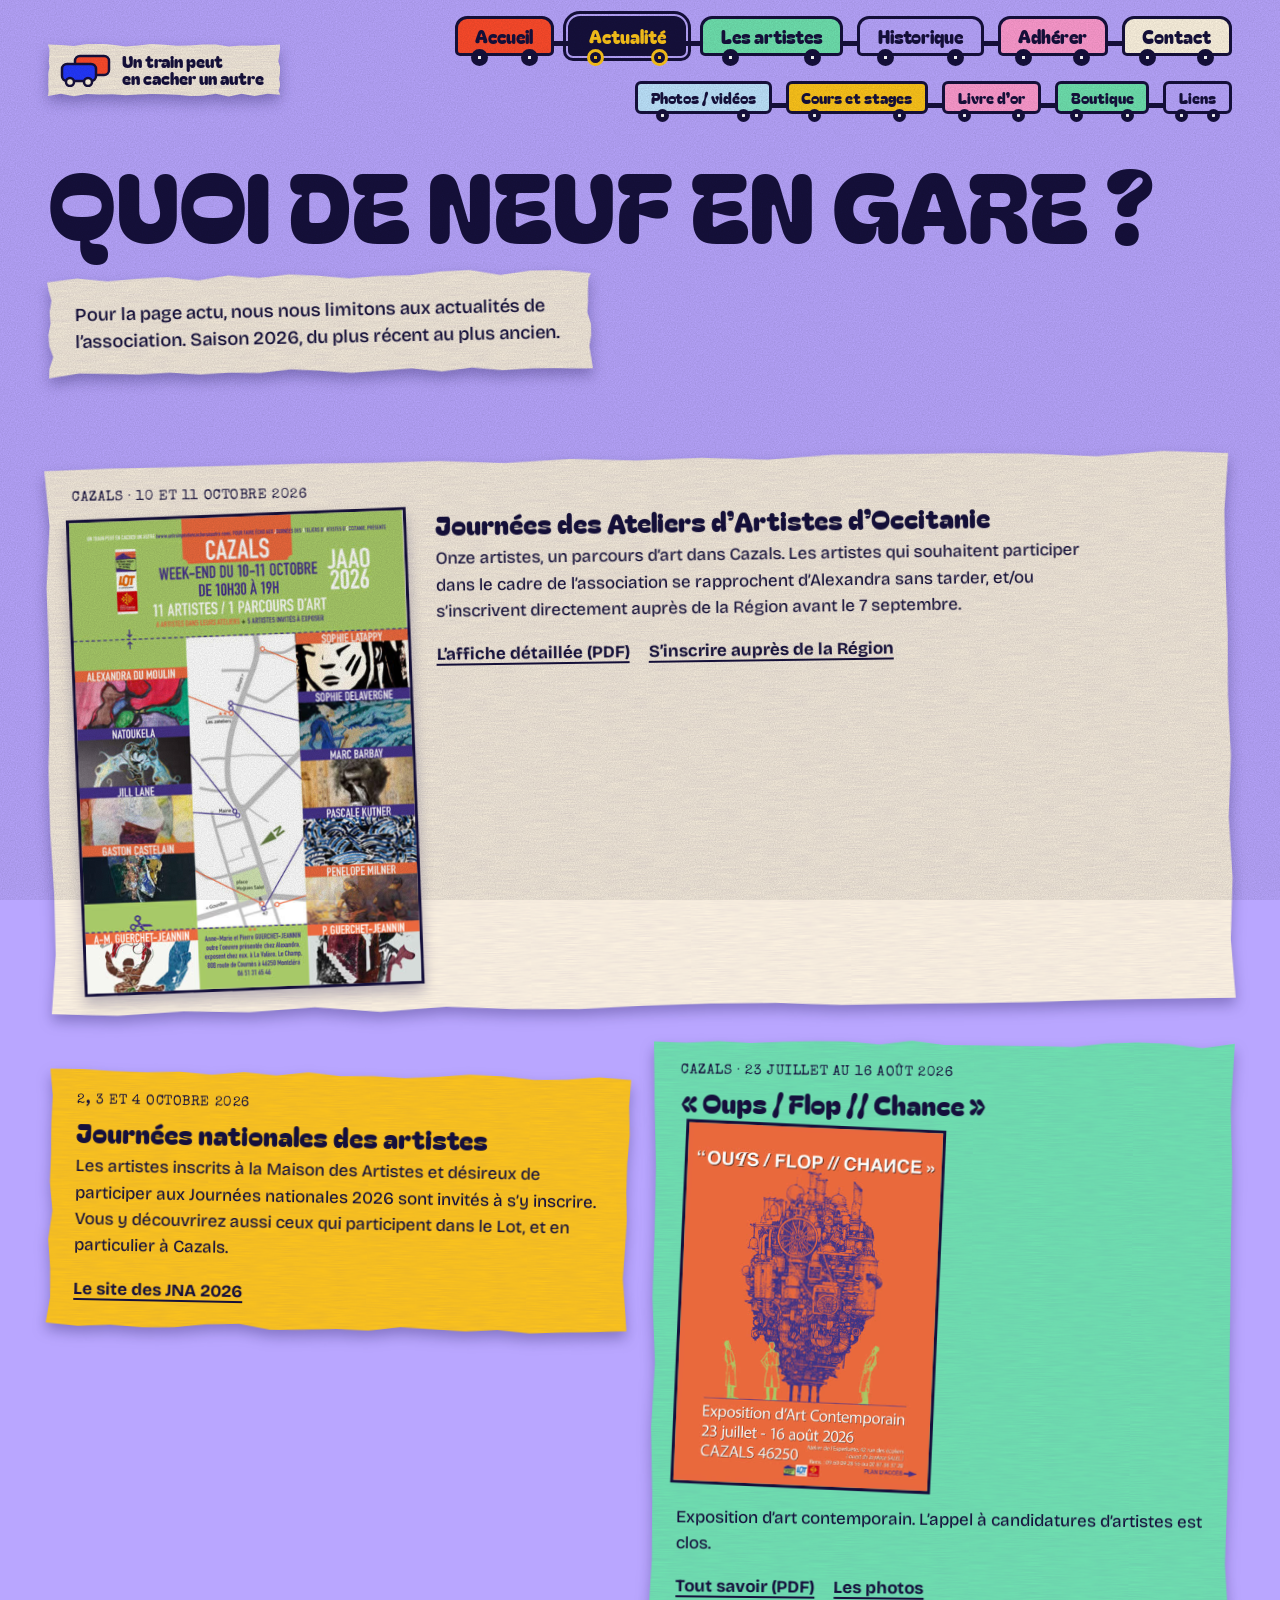
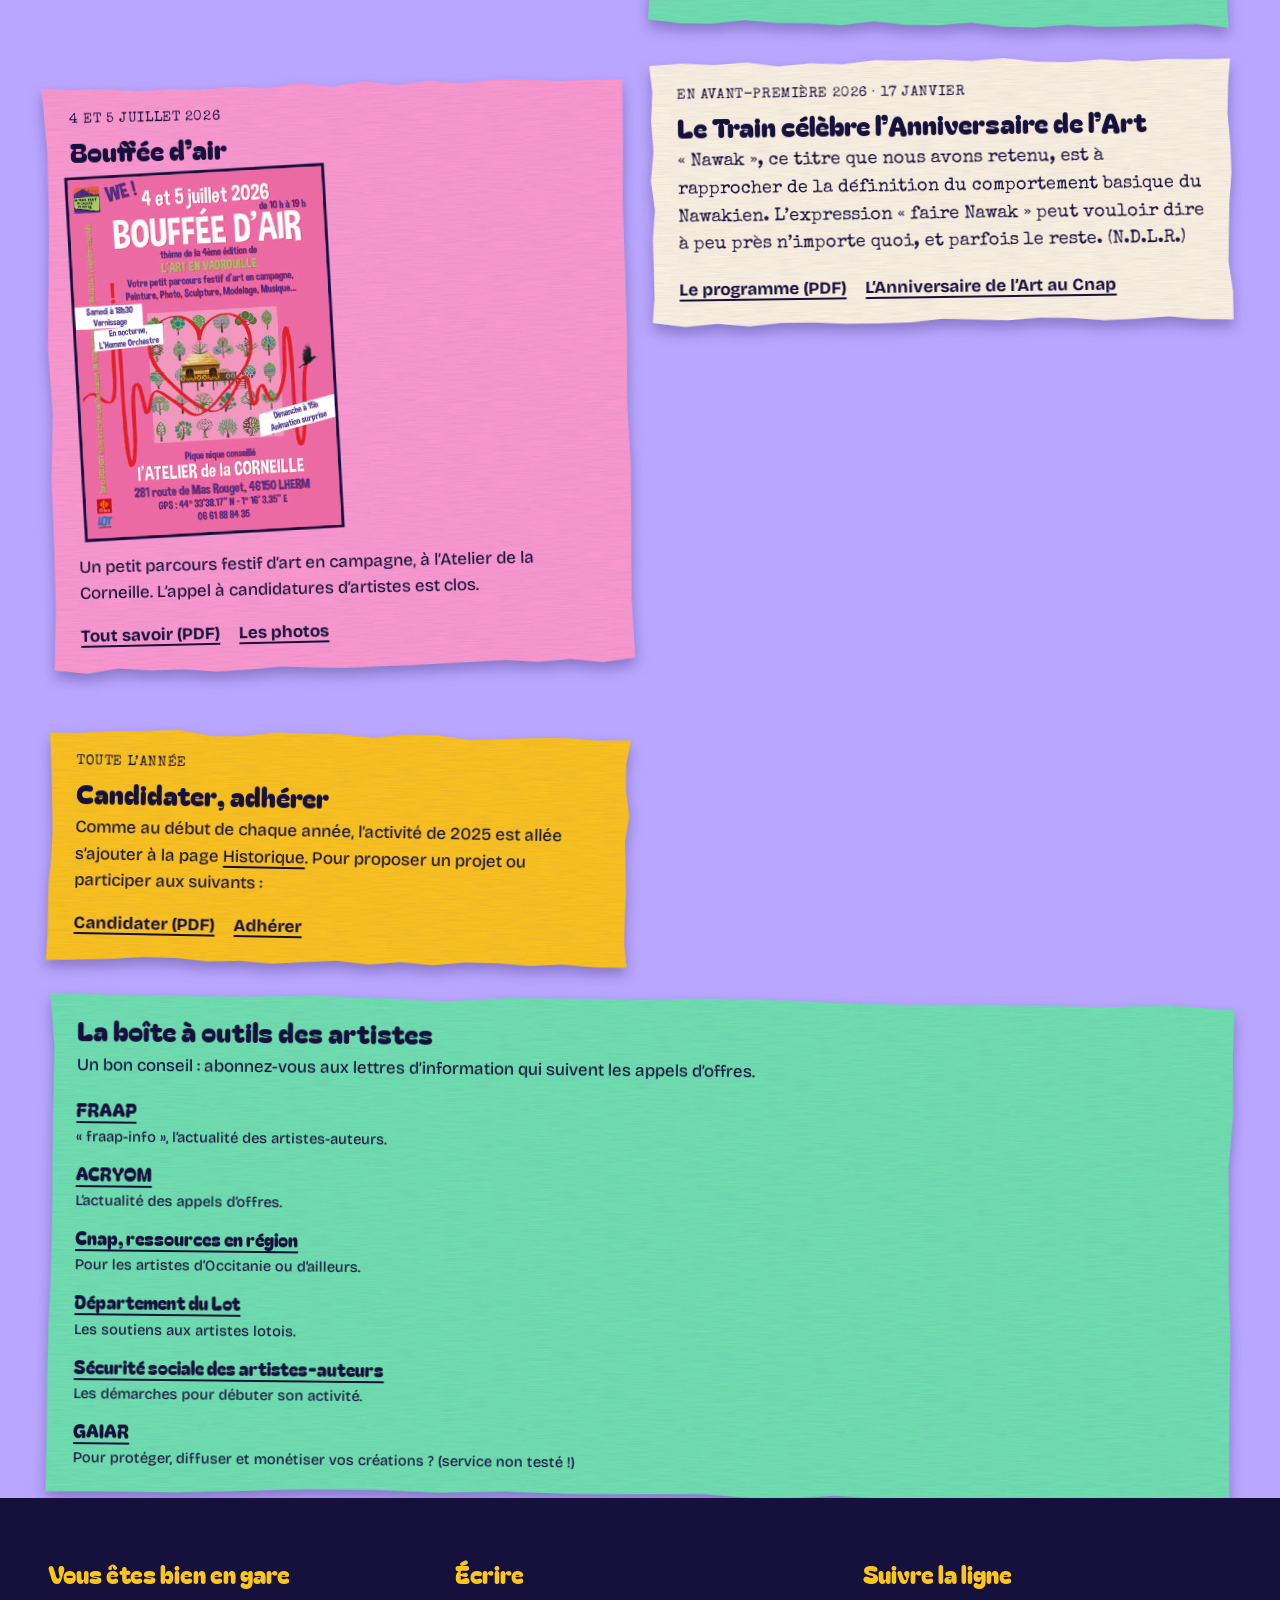
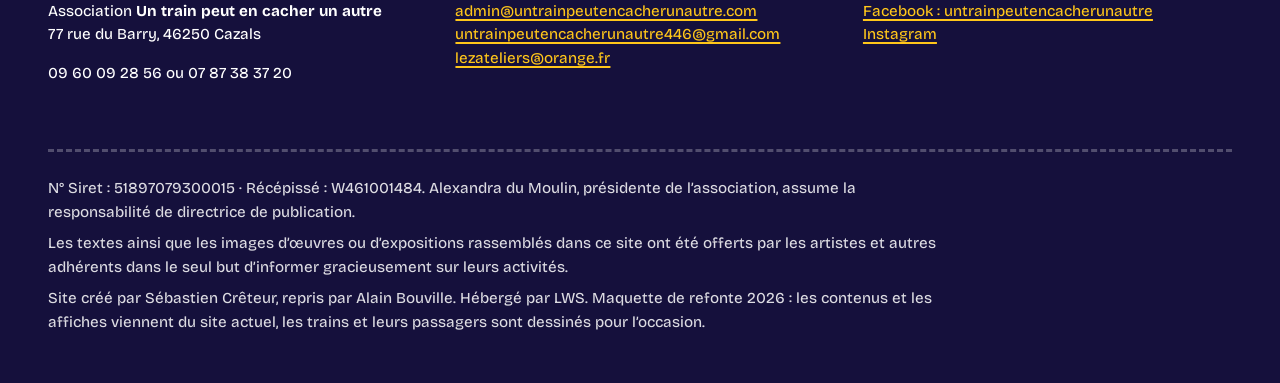
==== actualite.html @ 854ddbcd "Ajoute les rubriques manquantes : actualité, artistes, photos, cours, livre d'or, boutique, liens Na" ====
<!doctype html>
<html lang="fr">
<head>
<meta charset="utf-8">
<meta name="viewport" content="width=device-width, initial-scale=1">
<title>Actualité · Un train peut en cacher un autre</title>
<meta name="description" content="Expositions, appels à candidatures et journées d’ateliers de l’association Un train peut en cacher un autre.">
<meta name="theme-color" content="#2338ff">
<link rel="stylesheet" href="assets/style.css">
<script>document.documentElement.classList.add("js")</script>
</head>
<body data-page="actu">
<a class="skip" href="#main">Aller au contenu</a>
<header class="top wrap">
  <a class="brand scrap scrap--tight" href="index.html" aria-label="Un train peut en cacher un autre, accueil"><svg viewBox="0 0 52 34" aria-hidden="true" stroke="#15103c" stroke-width="2.5" stroke-linejoin="round"><rect x="16" y="3" width="34" height="19" rx="5" fill="#ff4b2b"/><rect x="3" y="11" width="34" height="17" rx="5" fill="#2338ff"/><circle cx="11" cy="29" r="4" fill="#fff6e2"/><circle cx="29" cy="29" r="4" fill="#fff6e2"/><circle cx="24" cy="12" r="0" /></svg><span>Un train peut<br>en cacher un autre</span></a>
  <button class="menu-toggle" type="button" aria-expanded="false" aria-controls="menu"><span data-label>Tous les wagons</span><small>11 rubriques</small></button>
  <nav class="nav-wrap" id="menu" aria-label="Navigation principale"><ul class="nav-train " aria-label="Rubriques principales"><li><a href="index.html">Accueil</a></li><li><a href="actualite.html" aria-current="page">Actualité</a></li><li><a href="artistes.html">Les artistes</a></li><li><a href="historique.html">Historique</a></li><li><a href="adherer.html">Adhérer</a></li><li><a href="contact.html">Contact</a></li></ul><ul class="nav-train nav-train--freight" aria-label="Autres rubriques"><li><a href="photos.html">Photos / vidéos</a></li><li><a href="cours.html">Cours et stages</a></li><li><a href="livredor.html">Livre d’or</a></li><li><a href="boutique.html">Boutique</a></li><li><a href="liens.html">Liens</a></li></ul></nav>
</header>
<main id="main">
<div class="wrap page-head">
  <h1>Quoi de neuf en gare ?</h1>
  <p class="scrap lede" style="--c:var(--bone)">Pour la page actu, nous nous limitons aux actualités de l’association. Saison 2026, du plus récent au plus ancien.</p>
</div>

<div class="wrap">
  <div class="news">
    <article class="scrap wide"><span class="when">Cazals · 10 et 11 octobre 2026</span><div class="poster"><img src="assets/img/jaao26-aff.jpg" alt="Affiche JAAO 2026 à Cazals : week-end du 10-11 octobre de 10 h 30 à 19 h, 11 artistes, 1 parcours d’art, avec un plan du village." width="630" height="890" loading="lazy">
      <div><h2 class="sub">Journées des Ateliers d’Artistes d’Occitanie</h2><p>Onze artistes, un parcours d’art dans Cazals. Les artistes qui souhaitent participer dans le cadre de l’association se rapprochent d’Alexandra sans tarder, et/ou s’inscrivent directement auprès de la Région avant le 7 septembre.</p>
      <p class="links-row"><a href="https://www.untrainpeutencacherunautre.com/images/JAAO26.pdf" target="_blank" rel="noopener">L’affiche détaillée (PDF)</a><a href="https://www.laregion.fr/-Journee-des-Ateliers-d-Artistes-d-Occitanie-" target="_blank" rel="noopener">S’inscrire auprès de la Région</a></p></div></div></article>
    <article class="scrap"><span class="when">2, 3 et 4 octobre 2026</span><h2 class="sub">Journées nationales des artistes</h2><p>Les artistes inscrits à la Maison des Artistes et désireux de participer aux Journées nationales 2026 sont invités à s’y inscrire. Vous y découvrirez aussi ceux qui participent dans le Lot, et en particulier à Cazals.</p><p class="links-row"><a href="https://lesjourneesnationalesdesartistes.fr/site/jna2026/" target="_blank" rel="noopener">Le site des JNA 2026</a></p></article>
    <article class="scrap"><span class="when">Cazals · 23 juillet au 16 août 2026</span><h2 class="sub">« Oups / Flop // Chance »</h2><img src="assets/img/oups-recto.jpg" alt="Affiche orange de l’exposition d’art contemporain Oups / Flop // Chance, 23 juillet - 16 août 2026, Cazals." width="630" height="890" loading="lazy" style="width:min(100%,260px);height:auto;border:3px solid var(--ink);margin:0.4rem 0 1rem;transform:rotate(2deg)"><p>Exposition d’art contemporain. L’appel à candidatures d’artistes est clos.</p><p class="links-row"><a href="https://www.untrainpeutencacherunautre.com/images/PJ-oups.pdf" target="_blank" rel="noopener">Tout savoir (PDF)</a><a href="https://photos.app.goo.gl/BbrTqDmV91ozp6cu8" target="_blank" rel="noopener">Les photos</a></p></article>
    <article class="scrap"><span class="when">4 et 5 juillet 2026</span><h2 class="sub">Bouffée d’air</h2><img src="assets/img/aff-bouffeedair-web.jpg" alt="Affiche rose Bouffée d’air, 4 et 5 juillet 2026, petit parcours festif d’art en campagne à l’Atelier de la Corneille." width="630" height="890" loading="lazy" style="width:min(100%,260px);height:auto;border:3px solid var(--ink);margin:0.4rem 0 1rem;transform:rotate(-2deg)"><p>Un petit parcours festif d’art en campagne, à l’Atelier de la Corneille. L’appel à candidatures d’artistes est clos.</p><p class="links-row"><a href="https://www.untrainpeutencacherunautre.com/images/appel%20bouffee%20dair%202026%20copie.pdf" target="_blank" rel="noopener">Tout savoir (PDF)</a><a href="https://photos.app.goo.gl/QUbnVwsZA2qrGqJn8" target="_blank" rel="noopener">Les photos</a></p></article>
    <article class="scrap"><span class="when">En avant-première 2026 · 17 janvier</span><h2 class="sub">Le Train célèbre l’Anniversaire de l’Art</h2><p class="quote">« Nawak », ce titre que nous avons retenu, est à rapprocher de la définition du comportement basique du Nawakien. L’expression « faire Nawak » peut vouloir dire à peu près n’importe quoi, et parfois le reste. (N.D.L.R.)</p><p class="links-row"><a href="https://www.untrainpeutencacherunautre.com/images/Le_Train_celebre_lart%2017jan26.pdf" target="_blank" rel="noopener">Le programme (PDF)</a><a href="https://www.cnap.fr/lanniversaire-de-lart" target="_blank" rel="noopener">L’Anniversaire de l’Art au Cnap</a></p></article>
    <article class="scrap"><span class="when">Toute l’année</span><h2 class="sub">Candidater, adhérer</h2><p>Comme au début de chaque année, l’activité de 2025 est allée s’ajouter à la page <a href="historique.html">Historique</a>. Pour proposer un projet ou participer aux suivants :</p><p class="links-row"><a href="https://www.untrainpeutencacherunautre.com/images/candidater.pdf" target="_blank" rel="noopener">Candidater (PDF)</a><a href="adherer.html">Adhérer</a></p></article>
    <article class="scrap wide"><h2 class="sub">La boîte à outils des artistes</h2><p>Un bon conseil : abonnez-vous aux lettres d’information qui suivent les appels d’offres.</p>
      <ul class="toolbox">
        <li><a href="http://www.fraap.org/" target="_blank" rel="noopener">FRAAP</a><small>« fraap-info », l’actualité des artistes-auteurs.</small></li>
        <li><a href="http://www.acryom.com" target="_blank" rel="noopener">ACRYOM</a><small>L’actualité des appels d’offres.</small></li>
        <li><a href="https://www.cnap.fr/ressource-professionnelle/ressources-en-region" target="_blank" rel="noopener">Cnap, ressources en région</a><small>Pour les artistes d’Occitanie ou d’ailleurs.</small></li>
        <li><a href="http://lot.fr/soutiens-aux-artistes-lotois" target="_blank" rel="noopener">Département du Lot</a><small>Les soutiens aux artistes lotois.</small></li>
        <li><a href="https://www.secu-artistes-auteurs.fr/" target="_blank" rel="noopener">Sécurité sociale des artistes-auteurs</a><small>Les démarches pour débuter son activité.</small></li>
        <li><a href="https://www.gaiar.com/" target="_blank" rel="noopener">GAIAR</a><small>Pour protéger, diffuser et monétiser vos créations ? (service non testé !)</small></li>
      </ul></article>
  </div>
</div>
</main>
<footer class="foot">
  <div class="wrap">
    <div class="cols">
      <div>
        <h2>Vous êtes bien en gare</h2>
        <p>Association <strong>Un train peut en cacher un autre</strong><br>77 rue du Barry, 46250 Cazals</p>
        <p>09 60 09 28 56 ou 07 87 38 37 20</p>
      </div>
      <div>
        <h2>Écrire</h2>
        <p><a href="mailto:admin@untrainpeutencacherunautre.com">admin@untrainpeutencacherunautre.com</a><br>
        <a href="mailto:untrainpeutencacherunautre446@gmail.com">untrainpeutencacherunautre446@gmail.com</a><br>
        <a href="mailto:lezateliers@orange.fr">lezateliers@orange.fr</a></p>
      </div>
      <div>
        <h2>Suivre la ligne</h2>
        <p><a href="http://www.facebook.com/Untrain46250" target="_blank" rel="noopener">Facebook : untrainpeutencacherunautre</a><br><a href="https://www.instagram.com/p/CZyYAz2MYJ1/" target="_blank" rel="noopener">Instagram</a></p>
      </div>
    </div>
    <div class="legal">
      <p>N° Siret : 51897079300015 · Récépissé : W461001484. Alexandra du Moulin, présidente de l’association, assume la responsabilité de directrice de publication.</p>
      <p>Les textes ainsi que les images d’œuvres ou d’expositions rassemblés dans ce site ont été offerts par les artistes et autres adhérents dans le seul but d’informer gracieusement sur leurs activités.</p>
      <p>Site créé par Sébastien Crêteur, repris par Alain Bouville. Hébergé par LWS. Maquette de refonte 2026 : les contenus et les affiches viennent du site actuel, les trains et leurs passagers sont dessinés pour l’occasion.</p>
    </div>
  </div>
</footer>
<script src="assets/app.js"></script>
</body>
</html>
---- assets/style.css ----
@import url("fonts.css");

/* ============ Tokens ============ */
:root {
  --ink: #15103c;
  --blue: #2338ff;
  --tomato: #ff4b2b;
  --mustard: #ffc61a;
  --mint: #6fe3b0;
  --pink: #ff9bd0;
  --lilac: #b9a6ff;
  --bone: #fff6e2;
  --sky: #bfe6ff;

  --f-display: "Bagel Fat One", "Arial Rounded MT Bold", sans-serif;
  --f-body: "Bricolage Grotesque", system-ui, sans-serif;
  --f-stamp: "Special Elite", "Courier New", monospace;

  --ease-out: cubic-bezier(0.16, 1, 0.3, 1);
  --gut: clamp(16px, 4vw, 48px);
  --shadow: drop-shadow(0 7px 7px rgb(12 6 70 / 0.3));

  --ground: var(--blue);
  --on-ground: #fff;
  --focus-ring: var(--mustard);
}

/* Chaque page a sa livrée */
body[data-page="home"]    { --ground: var(--blue);    --on-ground: #fff; }
body[data-page="histoire"]{ --ground: var(--tomato);  --on-ground: var(--ink); --focus-ring: #fff; }
body[data-page="adherer"] { --ground: var(--mustard); --on-ground: var(--ink); --focus-ring: #fff; }
body[data-page="contact"] { --ground: var(--pink);    --on-ground: var(--ink); --focus-ring: #fff; }

/* ============ Base ============ */
*, *::before, *::after { box-sizing: border-box; }
html { scrollbar-color: var(--ink) var(--ground); scroll-behavior: smooth; }
body {
  margin: 0;
  background: var(--ground);
  color: var(--on-ground);
  font: 450 1.0625rem/1.55 var(--f-body);
  font-optical-sizing: auto;
  overflow-x: clip;
  -webkit-font-smoothing: antialiased;
}
/* grain de papier sur toute la page */
body::before {
  content: "";
  position: fixed; inset: 0; z-index: 50; pointer-events: none;
  opacity: 0.16; mix-blend-mode: multiply;
  background-image: url("data:image/svg+xml,%3Csvg xmlns='http://www.w3.org/2000/svg' width='220' height='220'%3E%3Cfilter id='n'%3E%3CfeTurbulence type='fractalNoise' baseFrequency='.85' numOctaves='2' stitchTiles='stitch'/%3E%3CfeColorMatrix values='0 0 0 0 0  0 0 0 0 0  0 0 0 0 0  0 0 0 .9 0'/%3E%3C/filter%3E%3Crect width='100%25' height='100%25' filter='url(%23n)'/%3E%3C/svg%3E");
}
::selection { background: var(--ink); color: var(--mustard); }
img, svg { display: block; max-width: 100%; }
p { margin: 0 0 1em; max-width: 62ch; }
a { color: inherit; text-underline-offset: 0.22em; text-decoration-thickness: 2px; }
:focus-visible {
  outline: 3px solid var(--ink);
  outline-offset: 3px;
  box-shadow: 0 0 0 6px var(--focus-ring);
  border-radius: 6px;
}
h1, h2, h3 { margin: 0; font-family: var(--f-display); font-weight: 400; line-height: 1.02; text-wrap: balance; }
h2 { font-size: clamp(2rem, 4.8vw, 3.7rem); margin-bottom: 1.2rem; }
h3 { font-size: clamp(1.3rem, 2.2vw, 1.7rem); margin-bottom: 0.5rem; }
.wrap { width: min(1240px, 100% - 2 * var(--gut)); margin-inline: auto; }
.vh { position: absolute; width: 1px; height: 1px; overflow: hidden; clip-path: inset(50%); white-space: nowrap; }
.skip { position: absolute; left: 12px; top: -80px; z-index: 100; background: var(--mustard); color: var(--ink); padding: 0.6rem 1rem; font-weight: 700; }
.skip:focus { top: 12px; }
.stamp-font { font-family: var(--f-stamp); }

/* ============ Papier déchiré ============ */
.scrap {
  --paper: var(--c, var(--bone));
  position: relative; isolation: isolate;
  padding: 1.5rem 1.7rem;
  color: var(--ink);
  filter: var(--shadow);
  transform: rotate(var(--r, 0deg));
}
.scrap::before {
  content: ""; position: absolute; inset: 0; z-index: -1;
  background-color: var(--paper);
  background-image: url("data:image/svg+xml,%3Csvg xmlns='http://www.w3.org/2000/svg' width='160' height='160'%3E%3Cfilter id='f'%3E%3CfeTurbulence type='fractalNoise' baseFrequency='.04 .9' numOctaves='3'/%3E%3CfeColorMatrix values='0 0 0 0 .1  0 0 0 0 .05  0 0 0 0 .3  0 0 0 .13 0'/%3E%3C/filter%3E%3Crect width='100%25' height='100%25' filter='url(%23f)'/%3E%3C/svg%3E");
  clip-path: var(--torn, none);
}
.scrap > :last-child { margin-bottom: 0; }
.scrap--tight { padding: 0.9rem 1.2rem; }
.c-tomato { --c: var(--tomato); } .c-mustard { --c: var(--mustard); } .c-mint { --c: var(--mint); }
.c-pink { --c: var(--pink); } .c-lilac { --c: var(--lilac); } .c-bone { --c: var(--bone); }
.c-blue { --c: var(--blue); color: #fff; } .c-ink { --c: var(--ink); color: #fff; }

/* bande de couleur pleine largeur, bord supérieur déchiré */
.band { position: relative; background: var(--band, var(--ink)); color: var(--ink); padding-block: clamp(4rem, 9vw, 8rem); }
.band.torn-top::before {
  content: ""; position: absolute; left: 0; right: 0; top: -39px; height: 40px;
  background: inherit; clip-path: var(--torn-strip, none);
}
.band--tomato { --band: var(--tomato); } .band--mustard { --band: var(--mustard); }
.band--mint { --band: var(--mint); } .band--pink { --band: var(--pink); } .band--ink { --band: var(--ink); color: #fff; }

section { padding-block: clamp(3.5rem, 8vw, 7rem); }
.band, .hero { padding-block: clamp(4rem, 9vw, 8rem); }

/* ============ En-tête : un train de liens ============ */
.top { display: flex; flex-wrap: wrap; align-items: center; justify-content: space-between; gap: 1.2rem 2rem; padding-block: 1rem; }
.brand { display: flex; align-items: center; gap: 0.7rem; text-decoration: none; font: 400 1.05rem/1.05 var(--f-display); padding: 0.55rem 1rem 0.55rem 0.7rem; --c: var(--bone); }
.brand svg { width: 52px; height: 34px; flex: none; }
.nav-train { display: flex; flex-wrap: wrap; gap: 16px 14px; list-style: none; margin: 0; padding: 0; }
.nav-train li { position: relative; }
.nav-train li:not(:last-child)::after { content: ""; position: absolute; right: -14px; top: 50%; width: 14px; height: 5px; background: var(--ink); }
.nav-train a {
  --c: var(--tomato);
  position: relative; display: block; margin-bottom: 10px;
  padding: 0.55rem 1.1rem 0.5rem;
  background: var(--c); color: var(--ink);
  border: 3px solid var(--ink); border-radius: 12px 12px 5px 5px;
  font: 400 1.1rem/1 var(--f-display); text-decoration: none;
  transition: transform 0.5s var(--ease-out);
}
.nav-train li:nth-child(2) a { --c: var(--mustard); }
.nav-train li:nth-child(3) a { --c: var(--mint); }
.nav-train li:nth-child(4) a { --c: var(--lilac); }
.nav-train a::before, .nav-train a::after {
  content: ""; position: absolute; bottom: -13px; width: 17px; height: 17px; border-radius: 50%;
  background: radial-gradient(circle, #fff 0 22%, var(--ink) 24%); border: 3px solid var(--ink);
}
.nav-train a::before { left: 14%; } .nav-train a::after { right: 14%; }
.nav-train a:hover { transform: translateY(-4px) rotate(-2deg); }
.nav-train a:hover::before, .nav-train a:hover::after { animation: spin 0.5s linear 2; }
.nav-train a[aria-current="page"] { background: var(--ink); color: var(--c); }
.nav-train a[aria-current="page"]::before, .nav-train a[aria-current="page"]::after { background: radial-gradient(circle, var(--c) 0 22%, var(--ink) 24%); border-color: var(--c); }
.nav-train a[aria-current="page"] { outline: 3px solid var(--ink); outline-offset: 2px; }

/* ============ Titre mots-rançon ============ */
.ransom { display: flex; flex-wrap: wrap; gap: 0.08em 0.16em; font-size: clamp(2.3rem, 6.2vw, 5.4rem); line-height: 1; text-transform: uppercase; margin: 0 0 1.2rem; }
.ransom .scrap { padding: 0.1em 0.22em 0.04em; display: inline-block; }
.ransom .w1 { --c: var(--tomato); --r: -2.5deg; }
.ransom .w2 { --c: var(--mustard); --r: 1.6deg; }
.ransom .w3 { --c: var(--bone); --r: -1deg; font-family: var(--f-stamp); font-size: 0.78em; align-self: flex-end; }
.ransom .w4 { --c: var(--mint); --r: 2.8deg; font-family: var(--f-body); font-weight: 800; font-size: 0.8em; align-self: center; }
.ransom .w5 { --c: var(--pink); --r: -1.8deg; }
.ransom .w6 { --c: var(--bone); --r: 2deg; font-family: var(--f-stamp); font-size: 0.78em; align-self: flex-end; }
.ransom .w7 { --c: var(--lilac); --r: -3deg; }

/* ============ Tickets (boutons-billets) ============ */
.tickets { display: flex; flex-wrap: wrap; gap: 1rem 1.2rem; filter: var(--shadow); }
.ticket {
  display: inline-flex; flex-direction: column; justify-content: center; gap: 0.15rem; min-height: 4.4rem;
  padding: 0.7rem 1.8rem; background: var(--mustard); color: var(--ink); text-decoration: none;
  -webkit-mask: radial-gradient(circle 11px at 0 50%, #0000 96%, #000) left / 51% 100% no-repeat, radial-gradient(circle 11px at 100% 50%, #0000 96%, #000) right / 51% 100% no-repeat;
  mask: radial-gradient(circle 11px at 0 50%, #0000 96%, #000) left / 51% 100% no-repeat, radial-gradient(circle 11px at 100% 50%, #0000 96%, #000) right / 51% 100% no-repeat;
  transition: transform 0.45s var(--ease-out);
}
.ticket small { font: 400 0.8rem/1.1 var(--f-stamp); letter-spacing: 0.04em; text-transform: uppercase; }
.ticket strong { font: 400 1.5rem/1 var(--f-display); }
.ticket--hot { background: var(--tomato); }
.ticket--ink { background: var(--ink); color: #fff; }
.ticket:hover { transform: translateY(-4px) rotate(-1.5deg); }
.ticket:active { transform: translateY(1px) scale(0.98); transition-duration: 0.1s; }
.ticket[aria-disabled="true"] { background: repeating-linear-gradient(135deg, var(--bone) 0 10px, #e9dcc0 10px 20px); cursor: not-allowed; opacity: 0.85; }

/* ============ Hero ============ */
.hero { padding-block: 0 0; min-height: min(100svh, 980px); display: flex; flex-direction: column; overflow-x: clip; }
.hero__body { flex: none; }
.hero__row { display: flex; flex-wrap: wrap; align-items: flex-start; gap: 1.6rem 2.4rem; margin-bottom: 1.5rem; }
.lede { max-width: 34rem; --c: var(--bone); --r: -1.2deg; font-size: 1.15rem; line-height: 1.45; font-weight: 520; }
.lede strong { font-family: var(--f-display); font-weight: 400; }

.rails { position: relative; flex: 1; min-height: 300px; margin-top: -1.5rem; }
.rails::after { /* deux voies */
  content: ""; position: absolute; left: 0; right: 0; bottom: 8px; height: 10px;
  background: repeating-linear-gradient(90deg, var(--ink) 0 8px, transparent 8px 40px);
  border-top: 4px solid var(--ink); opacity: 0.95;
}
.track { position: absolute; display: flex; align-items: flex-end; gap: 12px; }
.track--front { bottom: 14px; right: 4vw; z-index: 2; }
.track--back { bottom: 88px; right: calc(4vw + 232px); z-index: 1; }
.track--front { animation: arrive 2s var(--ease-out) backwards 0.25s; transition: transform 1.3s var(--ease-out); }
.track--back { transition: transform 1.3s var(--ease-out) 0.15s; }
.rails[data-lifted="true"] .track--front { transform: translateX(calc(100% + 8vw)); }
.rails[data-lifted="true"] .track--back { transform: translateX(22vw) translateY(24px) scale(1.04); transform-origin: bottom right; }
@keyframes arrive { from { transform: translateX(-105vw); } }

.lift {
  position: absolute; left: 0; top: -0.4rem; z-index: 5; cursor: pointer;
  border: 0; font: 400 1.25rem/1.05 var(--f-display); color: var(--ink);
  padding: 1rem 1.5rem; --c: var(--pink); --r: 2deg; background: none; filter: var(--shadow);
  transition: transform 0.45s var(--ease-out);
}
.lift::before { content: ""; position: absolute; inset: 0; z-index: -1; background: var(--pink); clip-path: var(--torn, none); }
.lift:hover { transform: rotate(-2deg) translateY(-3px); }
.lift:active { transform: scale(0.97); transition-duration: 0.1s; }
.lift small { display: block; font: 400 0.8rem/1.2 var(--f-stamp); margin-top: 0.3rem; }

/* wagons */
.wagon { position: relative; width: 210px; height: 142px; flex: none; }
.wagon__body {
  position: absolute; inset: 0 0 22px; background: var(--c); border: 4px solid var(--ink); border-radius: 18px 18px 8px 8px;
  display: flex; flex-direction: column; justify-content: flex-end; align-items: center; padding-bottom: 9px;
}
.wagon__body::before { content: ""; position: absolute; left: -4px; right: -4px; top: -4px; height: 12px; background: var(--ink); border-radius: 14px 14px 0 0; }
.wagon__win {
  position: absolute; top: 20px; width: 70px; height: 58px; background: var(--sky); border: 4px solid var(--ink); border-radius: 12px; overflow: hidden;
}
.wagon__win:nth-of-type(1) { left: 20px; } .wagon__win:nth-of-type(2) { right: 20px; }
.wagon__win svg { width: 100%; height: 100%; }
.wagon__label { font: 400 1.05rem/1 var(--f-display); color: var(--ink); text-align: center; }
.wagon::after { content: ""; position: absolute; right: -14px; top: 62px; width: 14px; height: 6px; background: var(--ink); }
.wheel { position: absolute; bottom: 0; width: 38px; height: 38px; border-radius: 50%; border: 4px solid var(--ink); background: radial-gradient(circle, var(--ink) 0 16%, transparent 18%), conic-gradient(var(--bone) 0 12%, var(--ink) 0 24%, var(--bone) 0 37%, var(--ink) 0 50%, var(--bone) 0 62%, var(--ink) 0 75%, var(--bone) 0 87%, var(--ink) 0); }
.wheel:nth-of-type(1) { left: 24px; } .wheel:nth-of-type(2) { right: 24px; }
.rolling .wheel, .rolling .loco .spin { animation: spin 0.45s linear infinite; }
@keyframes spin { to { transform: rotate(360deg); } }

.loco { position: relative; width: 300px; height: 176px; flex: none; margin-left: 2px; }
.loco svg { width: 100%; height: 100%; overflow: visible; }
.loco .spin { transform-box: fill-box; transform-origin: center; }
.puff { position: absolute; left: 207px; top: 4px; width: 22px; height: 22px; border-radius: 50%; background: #fff; border: 3px solid var(--ink); opacity: 0; animation: puff 3.2s ease-out infinite; }
.puff:nth-of-type(2) { animation-delay: 1.05s; } .puff:nth-of-type(3) { animation-delay: 2.1s; }
@keyframes puff { 0% { opacity: 0; transform: translate(0, 0) scale(0.4); } 15% { opacity: 1; } 100% { opacity: 0; transform: translate(-46px, -110px) scale(2.2); } }
.track--back .wagon__label { font-size: 1.15rem; }

/* ============ Annonce en gare ============ */
.annonce { padding-block: 2.5rem 0; }
.annonce .scrap { max-width: 44rem; margin-inline: auto; text-align: center; --c: var(--mustard); --r: -0.8deg; font-family: var(--f-stamp); font-size: 1.1rem; line-height: 1.5; }
.annonce .scrap b { font-family: var(--f-display); font-weight: 400; display: block; font-size: 1.5rem; margin-bottom: 0.3rem; }

/* ============ Collage « l'asso » ============ */
.collage { display: grid; grid-template-columns: repeat(12, 1fr); gap: 1.6rem 1.4rem; align-items: start; }
.collage .scrap { font-size: 1.08rem; }
.collage .a { grid-column: 1 / span 7; --c: var(--bone); --r: -0.9deg; font-size: 1.25rem; line-height: 1.45; }
.collage .b { grid-column: 8 / span 5; --c: var(--tomato); --r: 1.8deg; margin-top: 2.5rem; }
.collage .c { grid-column: 2 / span 5; --c: var(--mint); --r: 1.2deg; }
.collage .d { grid-column: 7 / span 6; --c: var(--mustard); --r: -1.6deg; margin-top: 2rem; }
.collage .e { grid-column: 3 / span 8; --c: var(--pink); --r: 0.8deg; }
.collage .note { font: 400 0.85rem/1.4 var(--f-stamp); margin-top: 0.9rem; }
.big { font: 400 clamp(1.9rem, 3.6vw, 2.8rem)/1 var(--f-display); display: block; margin-bottom: 0.4rem; }
.pax { position: absolute; width: 74px; height: 74px; right: -14px; top: -26px; background: var(--sky); border: 4px solid var(--ink); border-radius: 50%; overflow: hidden; transform: rotate(8deg); }
.pax svg { width: 100%; height: 100%; }

/* ============ Billets d'expo ============ */
.stubs { display: flex; flex-wrap: wrap; gap: 1.6rem 1.4rem; margin-top: 2rem; filter: var(--shadow); }
.stub {
  --stub: 5.2rem; flex: 1 1 290px; max-width: 420px; display: grid; grid-template-columns: var(--stub) 1fr;
  background: var(--c, var(--bone)); color: var(--ink); text-decoration: none; min-height: 9.5rem;
  -webkit-mask: radial-gradient(circle 11px at var(--stub) 0, #0000 96%, #000), radial-gradient(circle 11px at var(--stub) 100%, #0000 96%, #000);
  -webkit-mask-composite: source-in;
  mask: radial-gradient(circle 11px at var(--stub) 0, #0000 96%, #000), radial-gradient(circle 11px at var(--stub) 100%, #0000 96%, #000);
  mask-composite: intersect;
  transition: transform 0.5s var(--ease-out);
}
.stub:nth-child(1) { --c: var(--mustard); transform: rotate(-1.4deg); }
.stub:nth-child(2) { --c: var(--mint); transform: rotate(1deg) translateY(10px); }
.stub:nth-child(3) { --c: var(--pink); transform: rotate(-0.6deg); }
.stub:nth-child(4) { --c: var(--lilac); transform: rotate(1.6deg) translateY(8px); }
.stub:nth-child(5) { --c: var(--bone); transform: rotate(-1deg); flex-basis: 440px; max-width: 560px; }
.stub:hover { transform: translateY(-6px) rotate(0deg); }
.stub__y { display: grid; place-items: center; writing-mode: vertical-rl; transform: rotate(180deg); font: 400 2.4rem/1 var(--f-display); border-right: 3px dashed var(--ink); padding: 0.5rem; }
.stub__t { padding: 1.2rem 1.4rem 1.2rem 1.3rem; }
.stub__t small { font: 400 0.82rem/1.3 var(--f-stamp); text-transform: uppercase; letter-spacing: 0.04em; display: block; margin-bottom: 0.3rem; }
.stub__t p { font-size: 0.98rem; line-height: 1.4; margin: 0.4rem 0 0; }
.more { margin-top: 2.6rem; }

/* ============ Monter à bord ============ */
.board { display: grid; grid-template-columns: repeat(12, 1fr); gap: 1.6rem 1.4rem; align-items: start; margin-top: 2rem; }
.board .scrap { font-size: 1.05rem; }
.board .p1 { grid-column: 1 / span 5; --c: var(--bone); --r: -1.4deg; }
.board .p2 { grid-column: 6 / span 4; --c: var(--tomato); --r: 1.4deg; margin-top: 2.4rem; }
.board .p3 { grid-column: 10 / span 3; --c: var(--mint); --r: -2deg; }
.board .p4 { grid-column: 3 / span 6; --c: var(--ink); color: #fff; --r: 0.8deg; }
.board a.more-link { font-family: var(--f-display); font-size: 1.1rem; text-decoration-thickness: 3px; display: inline-block; margin-top: 0.4rem; }
.rubber {
  display: inline-block; font: 400 1.05rem/1.25 var(--f-stamp); text-transform: uppercase; color: #b81d08; background: var(--bone);
  border: 4px double #b81d08; border-radius: 10px; padding: 0.5rem 0.9rem; transform: rotate(-4deg); margin-bottom: 1rem;
}
.rubber b { font-family: var(--f-display); font-weight: 400; font-size: 1.9rem; display: block; line-height: 1; }

/* ============ Wagons pas encore attelés ============ */
.unhooked { display: flex; flex-wrap: wrap; gap: 0.9rem 1rem; list-style: none; padding: 0; margin: 1.6rem 0 0; }
.unhooked li { padding: 0.6rem 1rem; border: 3px dashed currentColor; border-radius: 10px; font: 400 1.1rem/1 var(--f-display); }
.unhooked li small { display: block; font: 400 0.72rem/1.2 var(--f-stamp); margin-top: 0.3rem; }

/* ============ Pied de page ============ */
.foot { background: var(--ink); color: #fff; padding-block: 4rem 3rem; position: relative; }
.foot a { color: var(--mustard); }
.foot .cols { display: grid; grid-template-columns: repeat(auto-fit, minmax(240px, 1fr)); gap: 2.4rem; }
.foot h2 { font-size: 1.5rem; margin-bottom: 0.8rem; color: var(--mustard); }
.foot p { font-size: 0.95rem; max-width: 40ch; }
.foot .legal { margin-top: 3rem; padding-top: 1.6rem; border-top: 3px dashed rgb(255 255 255 / 0.3); font-size: 0.85rem; opacity: 0.85; display: grid; gap: 0.5rem; }
.foot .legal p { max-width: 90ch; margin: 0; }

/* ============ Page Historique ============ */
.page-head { padding-block: 1rem clamp(2rem, 5vw, 4rem); }
.page-head h1 { font-size: clamp(2.4rem, 7.5vw, 6rem); text-transform: uppercase; line-height: 0.98; margin-bottom: 1.4rem; }
.page-head .lede { margin-top: 1rem; }
.line { position: relative; display: grid; grid-template-columns: 64px 1fr; gap: 0 clamp(1rem, 3vw, 2.6rem); }
.line__rail { position: relative; }
.line__rail::before { /* la voie */
  content: ""; position: absolute; left: 50%; top: 0; bottom: 0; width: 20px; transform: translateX(-50%);
  background: repeating-linear-gradient(180deg, var(--ink) 0 6px, transparent 6px 22px); border-inline: 4px solid var(--ink);
}
.rider { position: sticky; top: 42vh; width: 64px; height: 100px; z-index: 3; }
.rider svg { width: 100%; height: 100%; overflow: visible; }
.stops { display: grid; gap: clamp(1.6rem, 4vw, 3rem); list-style: none; margin: 0; padding: 0 0 2rem; }
.stop { position: relative; max-width: 760px; }
.stop:nth-child(even) { margin-left: clamp(0px, 8vw, 120px); }
.stop .scrap { --c: var(--bone); }
.stop:nth-child(3n+1) .scrap { --c: var(--mustard); --r: -0.8deg; }
.stop:nth-child(3n+2) .scrap { --c: var(--mint); --r: 0.9deg; }
.stop:nth-child(3n) .scrap { --c: var(--bone); --r: -0.4deg; }
.stop__sign {
  position: absolute; left: calc(-1 * (64px + clamp(1rem, 3vw, 2.6rem)) - clamp(0px, 8vw, 120px) * 0 ); top: 1rem; z-index: 4;
}
.stop .y { display: inline-block; font: 400 1.5rem/1 var(--f-display); background: var(--ink); color: #fff; padding: 0.35rem 0.8rem; border-radius: 8px; margin-bottom: 0.7rem; transform: rotate(-2deg); }
.stop h3 { font-size: clamp(1.5rem, 3vw, 2.2rem); }
.stop p { font-size: 1.02rem; }
.stop .where { font: 400 0.9rem/1.4 var(--f-stamp); }
.seasons { display: flex; flex-wrap: wrap; gap: 1rem; margin: 1.8rem 0 0; padding: 0; list-style: none; }
.seasons li { padding: 0.9rem 1.2rem; font: 400 1.1rem/1.1 var(--f-stamp); background: repeating-linear-gradient(135deg, var(--bone) 0 12px, #efe2c3 12px 24px); color: var(--ink); border: 3px solid var(--ink); border-radius: 8px; transform: rotate(var(--r, 0deg)); }
.seasons li:nth-child(odd) { --r: -1.5deg; } .seasons li:nth-child(even) { --r: 1.2deg; }
.seasons li small { display: block; font-size: 0.72rem; margin-top: 0.3rem; opacity: 0.8; }

/* ============ Page Adhérer ============ */
.ways { display: grid; grid-template-columns: repeat(12, 1fr); gap: 1.8rem 1.4rem; align-items: start; }
.ways .w-a { grid-column: 1 / span 6; --c: var(--bone); --r: -0.8deg; }
.ways .w-b { grid-column: 8 / span 5; --c: var(--tomato); --r: 1.6deg; margin-top: 2rem; }
.ways .w-c { grid-column: 2 / span 5; --c: var(--mint); --r: 1.2deg; }
.ways .w-d { grid-column: 8 / span 5; --c: var(--pink); --r: -1.5deg; }
.form-ticket { margin-top: 2rem; display: grid; grid-template-columns: repeat(12, 1fr); gap: 1.6rem; }
.form-ticket .scrap { grid-column: 2 / span 7; --c: var(--bone); --r: -0.6deg; }
.form-ticket aside { grid-column: 9 / span 4; align-self: center; }
.field { display: grid; gap: 0.35rem; margin-bottom: 1.1rem; }
.field label, .field legend { font: 400 0.95rem/1.2 var(--f-stamp); text-transform: uppercase; letter-spacing: 0.03em; padding: 0; }
.field input[type="text"], .field input[type="email"], .field select {
  font: 500 1.05rem/1.2 var(--f-body); color: var(--ink); padding: 0.8rem 0.9rem; background: #fff;
  border: 3px solid var(--ink); border-radius: 8px; width: 100%; caret-color: var(--tomato);
}
.field input::placeholder { color: #5a5480; }
.field input[aria-invalid="true"] { border-color: var(--tomato); background: #fff0ec; }
.field .err { color: #b3200a; font-weight: 700; font-size: 0.92rem; min-height: 1.2em; }
.field fieldset { border: 0; margin: 0; padding: 0; display: flex; flex-wrap: wrap; gap: 0.6rem; }
.field fieldset legend { margin-bottom: 0.5rem; }
.pick { position: relative; }
.pick input { position: absolute; opacity: 0; inset: 0; }
.pick span { display: block; padding: 0.6rem 1rem; border: 3px solid var(--ink); border-radius: 999px; font-weight: 700; cursor: pointer; background: #fff; transition: transform 0.35s var(--ease-out), background 0.2s; }
.pick input:checked + span { background: var(--ink); color: var(--mustard); transform: rotate(-2deg); }
.pick input:focus-visible + span { outline: 3px solid var(--ink); outline-offset: 3px; box-shadow: 0 0 0 6px var(--focus-ring); }
.pick span:hover { transform: translateY(-2px); }
.sent { display: none; font: 400 1.05rem/1.4 var(--f-stamp); background: var(--mint); border: 3px solid var(--ink); padding: 1rem; border-radius: 8px; margin-top: 1rem; }
.sent[data-show="true"] { display: block; }
.submit { border: 0; cursor: pointer; font: inherit; }
.demo-note { font: 400 0.85rem/1.4 var(--f-stamp); margin-top: 1rem; max-width: 50ch; }

/* ============ Page Contact ============ */
.contact-grid { display: grid; grid-template-columns: repeat(12, 1fr); gap: 1.8rem 1.4rem; align-items: start; }
.contact-grid .k-a { grid-column: 1 / span 6; --c: var(--bone); --r: -1deg; }
.contact-grid .k-b { grid-column: 7 / span 6; --c: var(--mustard); --r: 1.2deg; margin-top: 2rem; }
.contact-grid .k-c { grid-column: 3 / span 8; --c: var(--mint); --r: -0.5deg; }
.contact-grid dl { margin: 0; display: grid; gap: 0.9rem; }
.contact-grid dt { font: 400 0.8rem/1.2 var(--f-stamp); text-transform: uppercase; letter-spacing: 0.05em; }
.contact-grid dd { margin: 0.1rem 0 0; font-weight: 600; word-break: break-word; }
.plan { margin-top: 3rem; }
.plan svg { width: 100%; height: auto; }

/* ============ Responsive ============ */
@media (max-width: 900px) {
  .collage > *, .board > *, .ways > *, .contact-grid > *, .form-ticket > * { grid-column: 1 / -1 !important; margin-top: 0 !important; }
  .collage, .board, .ways, .contact-grid, .form-ticket { gap: 1.8rem; }
  .stop:nth-child(even) { margin-left: 0; }
  .lift { position: relative; top: 0; align-self: flex-start; margin-bottom: 0.8rem; }
  .rails { display: flex; flex-direction: column; }
  .rails .track { position: absolute; }
  .rails { min-height: 400px; margin-top: 1.2rem; }
  .rails::after { bottom: 8px; }
  .track--back { right: calc(4vw + 232px); }
  .hero__row { flex-direction: column; }
}
@media (max-width: 560px) {
  .line { grid-template-columns: 38px 1fr; gap: 0 0.9rem; }
  .rider { width: 38px; height: 60px; }
  .nav-train a { font-size: 1rem; padding-inline: 0.8rem; }
  .brand { font-size: 0.95rem; }
  .stub__y { font-size: 1.9rem; }
  .scrap { padding: 1.2rem 1.2rem; }
}

/* ============ Mouvement réduit ============ */
@media (prefers-reduced-motion: reduce) {
  html { scroll-behavior: auto; }
  *, *::before, *::after { animation-duration: 0.001ms !important; animation-iteration-count: 1 !important; transition-duration: 0.001ms !important; }
  .puff { display: none; }
}

h2.sub { font-size: clamp(1.3rem, 2.2vw, 1.7rem); margin-bottom: 0.5rem; }
.stop h2.sub { font-size: clamp(1.5rem, 3vw, 2.2rem); }

/* ============ Livrées des nouvelles pages ============ */
body[data-page="actu"]     { --ground: var(--lilac);   --on-ground: var(--ink); --focus-ring: #fff; }
body[data-page="artistes"] { --ground: var(--mint);    --on-ground: var(--ink); --focus-ring: #fff; }
body[data-page="photos"]   { --ground: var(--ink);     --on-ground: #fff; }
body[data-page="cours"]    { --ground: var(--blue);    --on-ground: #fff; }
body[data-page="livredor"] { --ground: var(--pink);    --on-ground: var(--ink); --focus-ring: #fff; }
body[data-page="boutique"] { --ground: var(--mustard); --on-ground: var(--ink); --focus-ring: #fff; }
body[data-page="liens"]    { --ground: var(--tomato);  --on-ground: var(--ink); --focus-ring: #fff; }
body[data-page="photos"] .nav-train a[aria-current="page"],
body[data-page="photos"] .nav-train li::after { outline-color: #fff; }
body[data-page="photos"] .nav-train li:not(:last-child)::after, body[data-page="cours"] .nav-train li:not(:last-child)::after { background: #fff; }

/* ============ Navigation : le train de voyageurs + le train de marchandises ============ */
.nav-wrap { display: grid; justify-items: end; gap: 0.9rem; }
.nav-train li:nth-child(5) a { --c: var(--pink); }
.nav-train li:nth-child(6) a { --c: var(--bone); }
.nav-train--freight a { font-size: 0.92rem; padding: 0.42rem 0.8rem 0.38rem; border-radius: 6px; }
.nav-train--freight a::before, .nav-train--freight a::after { width: 13px; height: 13px; bottom: -11px; border-width: 2px; }
.nav-train--freight li:nth-child(1) a { --c: var(--sky); }
.nav-train--freight li:nth-child(2) a { --c: var(--mustard); }
.nav-train--freight li:nth-child(3) a { --c: var(--pink); }
.nav-train--freight li:nth-child(4) a { --c: var(--mint); }
.nav-train--freight li:nth-child(5) a { --c: var(--lilac); }
.menu-toggle { display: none; }
@media (max-width: 900px) {
  .js .menu-toggle {
    display: inline-flex; align-items: center; gap: 0.6rem; cursor: pointer; border: 3px solid var(--ink); border-radius: 12px 12px 5px 5px;
    background: var(--mustard); color: var(--ink); font: 400 1.05rem/1 var(--f-display); padding: 0.65rem 1rem;
  }
  .menu-toggle small { font: 400 0.75rem/1 var(--f-stamp); }
  .js .nav-wrap { display: none; width: 100%; justify-items: start; }
  .js .nav-wrap[data-open="true"] { display: grid; }
  .top { align-items: flex-start; }
}

/* ============ Dépôt : tous les wagons (accueil) ============ */
.depot { display: grid; grid-template-columns: repeat(auto-fill, minmax(230px, 1fr)); gap: 1.6rem 1.3rem; margin-top: 2rem; }
.depot a { text-decoration: none; display: grid; grid-template-columns: 64px 1fr; gap: 0.3rem 0.9rem; align-items: center; transition: transform 0.45s var(--ease-out); }
.depot a:nth-child(odd) { --r: -1.2deg; } .depot a:nth-child(even) { --r: 1.3deg; }
.depot a:nth-child(7n+1) { --c: var(--tomato); } .depot a:nth-child(7n+2) { --c: var(--mustard); } .depot a:nth-child(7n+3) { --c: var(--mint); }
.depot a:nth-child(7n+4) { --c: var(--pink); } .depot a:nth-child(7n+5) { --c: var(--lilac); } .depot a:nth-child(7n+6) { --c: var(--bone); } .depot a:nth-child(7n) { --c: var(--sky); }
.depot a:hover { transform: rotate(0deg) translateY(-5px); }
.depot .win { grid-row: span 2; width: 64px; height: 56px; background: var(--sky); border: 3px solid var(--ink); border-radius: 10px; overflow: hidden; }
.depot .win svg { width: 100%; height: 100%; }
.depot strong { font: 400 1.3rem/1 var(--f-display); }
.depot span:last-child { font-size: 0.92rem; line-height: 1.35; }

/* ============ Actualité ============ */
.news { display: grid; grid-template-columns: repeat(12, 1fr); gap: 2rem 1.4rem; align-items: start; }
.news > * { grid-column: span 6; }
.news > .wide { grid-column: 1 / -1; }
.news .scrap:nth-child(4n+1) { --c: var(--bone); --r: -0.8deg; }
.news .scrap:nth-child(4n+2) { --c: var(--mustard); --r: 1.1deg; margin-top: 2rem; }
.news .scrap:nth-child(4n+3) { --c: var(--mint); --r: 0.6deg; }
.news .scrap:nth-child(4n) { --c: var(--pink); --r: -1.3deg; margin-top: 1.4rem; }
.news .when { font: 400 0.9rem/1.3 var(--f-stamp); text-transform: uppercase; letter-spacing: 0.04em; display: block; margin-bottom: 0.5rem; }
.poster { display: grid; grid-template-columns: minmax(0, 1fr) minmax(0, 1.1fr); gap: 1.4rem; align-items: start; }
.poster img { width: 100%; height: auto; border: 3px solid var(--ink); transform: rotate(-1.5deg); box-shadow: 0 8px 14px rgb(12 6 70 / 0.25); }
.links-row { display: flex; flex-wrap: wrap; gap: 0.5rem 1.2rem; margin-top: 0.4rem; font-weight: 700; }
.toolbox { list-style: none; margin: 0; padding: 0; display: grid; gap: 0.7rem; }
.toolbox li { display: grid; gap: 0.1rem; }
.toolbox a { font-family: var(--f-display); font-size: 1.15rem; }
.toolbox small { font-size: 0.92rem; }
.quote { font: 400 1.15rem/1.5 var(--f-stamp); }

/* ============ Les artistes ============ */
.finder { display: flex; flex-wrap: wrap; align-items: end; gap: 0.8rem 1.2rem; margin: 0 0 2rem; }
.finder .field { margin: 0; flex: 1 1 280px; max-width: 30rem; }
.finder output { font: 400 0.95rem/1.3 var(--f-stamp); }
.pax-grid { display: grid; grid-template-columns: repeat(auto-fill, minmax(190px, 1fr)); gap: 1.3rem 1.1rem; list-style: none; margin: 0; padding: 0; }
.pax-grid li { display: flex; }
.pax-card { flex: 1; display: grid; grid-template-columns: 52px 1fr; gap: 0.75rem; align-items: center; text-decoration: none; }
.pax-grid li:nth-child(6n+1) .pax-card { --c: var(--bone); --r: -1.4deg; }
.pax-grid li:nth-child(6n+2) .pax-card { --c: var(--mustard); --r: 1deg; }
.pax-grid li:nth-child(6n+3) .pax-card { --c: var(--pink); --r: -0.6deg; }
.pax-grid li:nth-child(6n+4) .pax-card { --c: var(--lilac); --r: 1.5deg; }
.pax-grid li:nth-child(6n+5) .pax-card { --c: var(--sky); --r: -1deg; }
.pax-grid li:nth-child(6n) .pax-card { --c: var(--tomato); --r: 0.7deg; }
.pax-card .win { width: 52px; height: 46px; background: #fff; border: 3px solid var(--ink); border-radius: 9px; overflow: hidden; }
.pax-card .win svg { width: 100%; height: 100%; }
.pax-card strong { font-weight: 750; font-size: 1.02rem; line-height: 1.2; display: block; }
.pax-card small { font: 400 0.75rem/1.2 var(--f-stamp); }
a.pax-card { transition: transform 0.4s var(--ease-out); }
a.pax-card:hover { transform: translateY(-4px) rotate(0deg); }
.pax-card.no-page { filter: grayscale(0.85) var(--shadow); }
.register { columns: 15rem; column-gap: 2.4rem; list-style: none; margin: 1.8rem 0 0; padding: 0; font: 400 1rem/1.35 var(--f-stamp); }
.register li { break-inside: avoid; padding: 0.3rem 0; border-bottom: 2px dotted rgb(255 255 255 / 0.25); }
.register a { color: var(--mustard); }
.empty-state { display: none; font: 400 1.05rem/1.4 var(--f-stamp); margin-top: 1rem; }
.empty-state[data-show="true"] { display: block; }

/* ============ Photos / vidéos ============ */
.frames { display: grid; grid-template-columns: repeat(auto-fill, minmax(min(100%, 300px), 1fr)); gap: 2.4rem 1.8rem; align-items: start; }
.frame { margin: 0; --c: #fff; }
.frame:nth-child(odd) { --r: -1.3deg; } .frame:nth-child(even) { --r: 1.2deg; margin-top: 1.5rem; }
.frame:nth-child(3n) { --c: var(--bone); }
.frame img { width: 100%; height: auto; border: 3px solid var(--ink); margin-bottom: 0.9rem; background: var(--sky); }
.frame figcaption h3 { font-size: 1.35rem; }
.frame .y { display: inline-block; font: 400 0.85rem/1 var(--f-stamp); background: var(--ink); color: #fff; padding: 0.3rem 0.55rem; border-radius: 5px; margin-bottom: 0.5rem; }
.frame p { font-size: 0.97rem; line-height: 1.45; margin-bottom: 0.4rem; }

/* ============ Cours et stages ============ */
.stop img { width: min(100%, 360px); height: auto; border: 3px solid var(--ink); margin: 0.6rem 0 0.9rem; transform: rotate(1.5deg); }
.stop .two { display: grid; grid-template-columns: minmax(0, 1fr) minmax(0, 1fr); gap: 1.2rem; align-items: start; }
body[data-page="cours"] .stop .y { background: var(--tomato); color: var(--ink); }

/* ============ Livre d'or ============ */
.notes { columns: 22rem; column-gap: 1.8rem; }
.notes .scrap { break-inside: avoid; margin: 0 0 2rem; display: block; }
.notes .scrap:nth-child(4n+1) { --c: var(--bone); --r: -1deg; }
.notes .scrap:nth-child(4n+2) { --c: var(--mustard); --r: 1.2deg; }
.notes .scrap:nth-child(4n+3) { --c: var(--sky); --r: -0.5deg; }
.notes .scrap:nth-child(4n) { --c: var(--mint); --r: 0.9deg; }
.notes blockquote { margin: 0; font-size: 1.02rem; }
.notes cite { display: block; margin-top: 0.8rem; font: 400 0.88rem/1.35 var(--f-stamp); font-style: normal; }
.memory { text-align: left; }
.memory ul { list-style: none; padding: 0; margin: 1.4rem 0; display: flex; flex-wrap: wrap; gap: 0.6rem 2rem; font: 400 1.25rem/1.3 var(--f-display); }
.memory .quote { color: #fff; max-width: 52ch; }

/* ============ Boutique ============ */
.shop { display: grid; grid-template-columns: repeat(12, 1fr); gap: 2rem 1.4rem; align-items: start; }
.shop .s1 { grid-column: 1 / span 7; --c: var(--bone); --r: -1deg; }
.shop .s2 { grid-column: 8 / span 5; --c: var(--tomato); --r: 1.5deg; margin-top: 2rem; }
.shop .s3 { grid-column: 2 / span 6; --c: var(--mint); --r: 0.7deg; }
.shop .s4 { grid-column: 8 / span 5; --c: var(--lilac); --r: -1.4deg; }
.price-tag { display: inline-block; font: 400 1rem/1.2 var(--f-stamp); background: var(--ink); color: var(--mustard); padding: 0.4rem 0.8rem; border-radius: 4px 999px 999px 4px; margin-bottom: 0.8rem; }

/* ============ Liens : tableau des correspondances ============ */
.corresp { list-style: none; margin: 1.4rem 0 0; padding: 0; display: grid; grid-template-columns: repeat(auto-fill, minmax(min(100%, 330px), 1fr)); gap: 0 2rem; }
.corresp li { display: grid; grid-template-columns: 2.4rem 1fr; gap: 0.8rem; align-items: center; padding: 0.65rem 0; border-bottom: 3px dashed rgb(21 16 60 / 0.35); }
.corresp .route { width: 2.4rem; height: 2.4rem; border-radius: 50%; display: grid; place-items: center; background: var(--c, var(--bone)); border: 3px solid var(--ink); font: 400 1.05rem/1 var(--f-display); color: var(--ink); }
.corresp li:nth-child(5n+1) .route { --c: var(--mustard); } .corresp li:nth-child(5n+2) .route { --c: var(--mint); } .corresp li:nth-child(5n+3) .route { --c: var(--pink); }
.corresp li:nth-child(5n+4) .route { --c: var(--sky); } .corresp li:nth-child(5n) .route { --c: var(--bone); }
.corresp a { font-weight: 750; font-size: 1.05rem; }
.corresp small { display: block; font: 400 0.8rem/1.3 var(--f-stamp); opacity: 0.85; word-break: break-all; }
.band--ink .corresp li { border-color: rgb(255 255 255 / 0.25); }
.band--ink .corresp a { color: var(--mustard); }

@media (max-width: 900px) {
  .news > *, .shop > * { grid-column: 1 / -1 !important; margin-top: 0 !important; }
  .poster, .stop .two { grid-template-columns: 1fr; }
}

/* ajustements */
html { overflow-x: clip; }
.lede strong, .scrap a { overflow-wrap: anywhere; }
.poster { grid-template-columns: minmax(0, 340px) minmax(0, 1fr); }
@media (max-width: 900px) {
  .pax { right: 4px; }
  .nav-train li:not(:last-child)::after { display: none; }
}
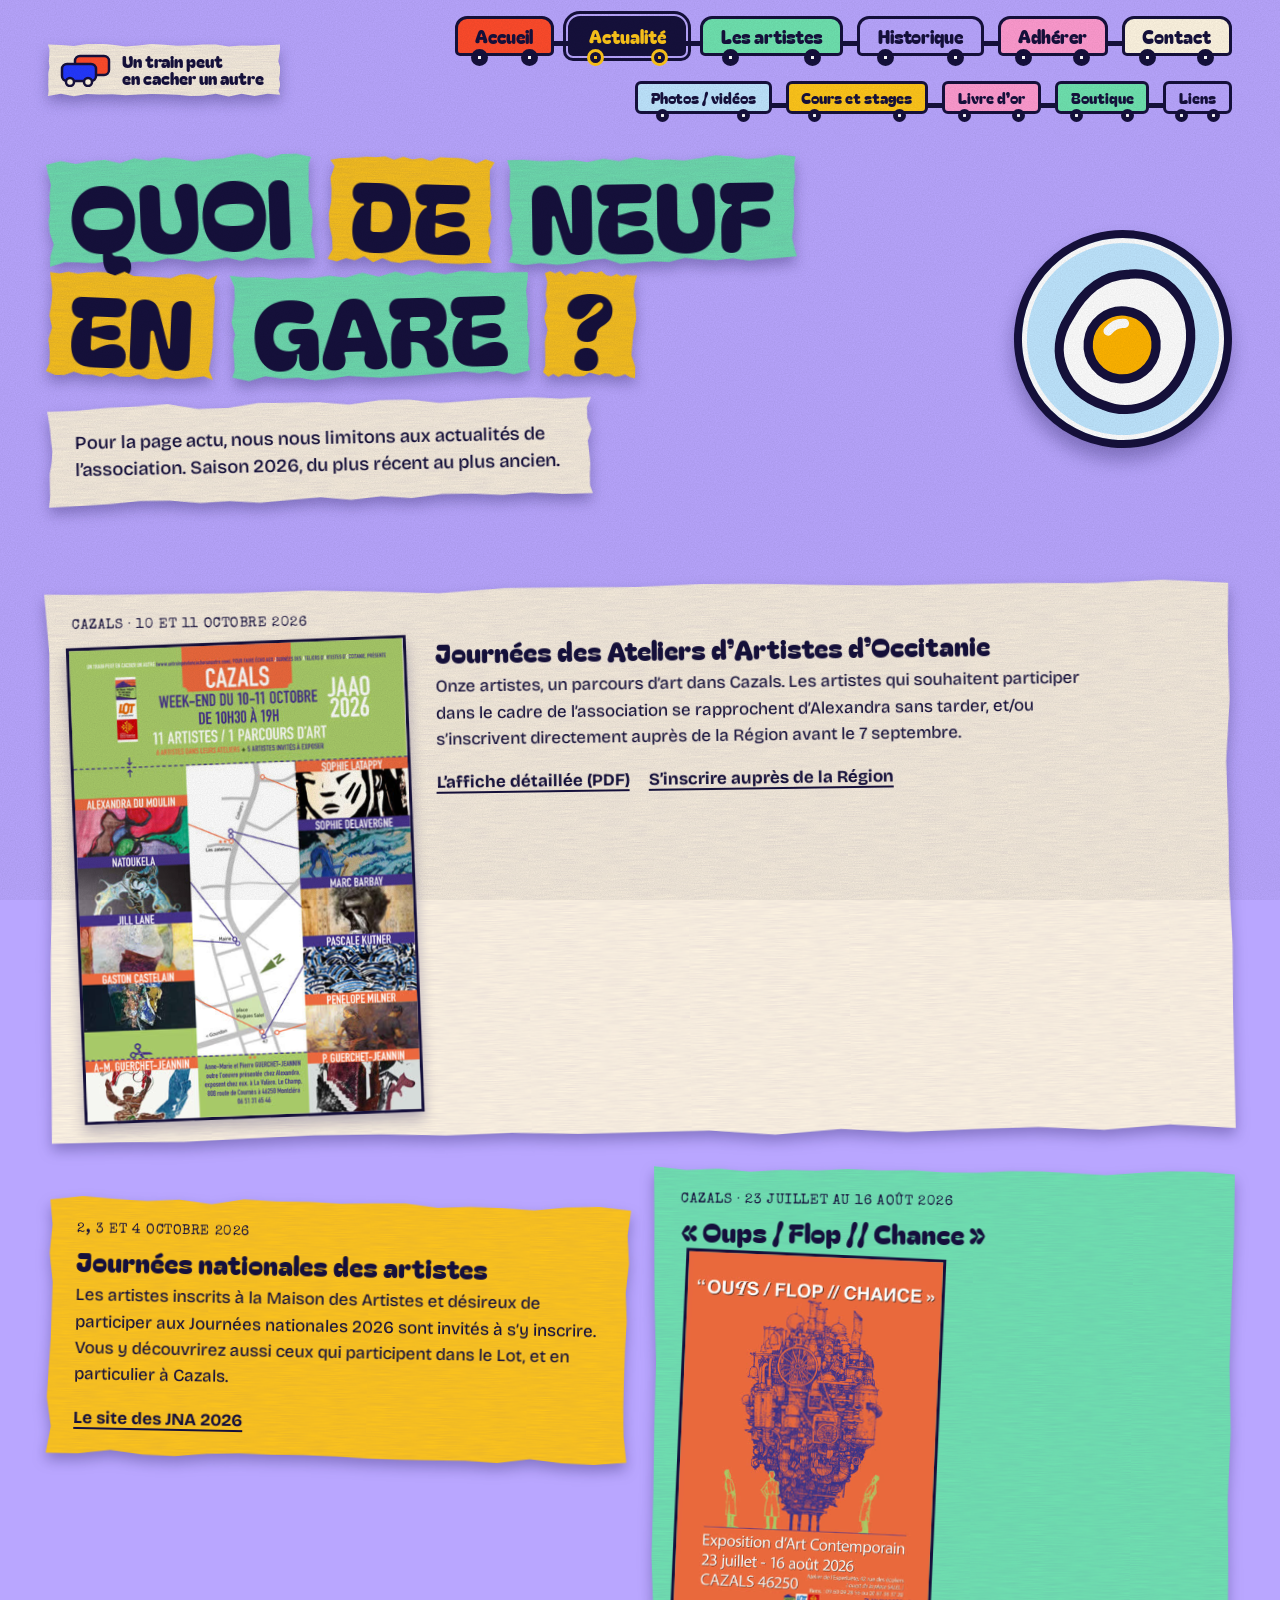
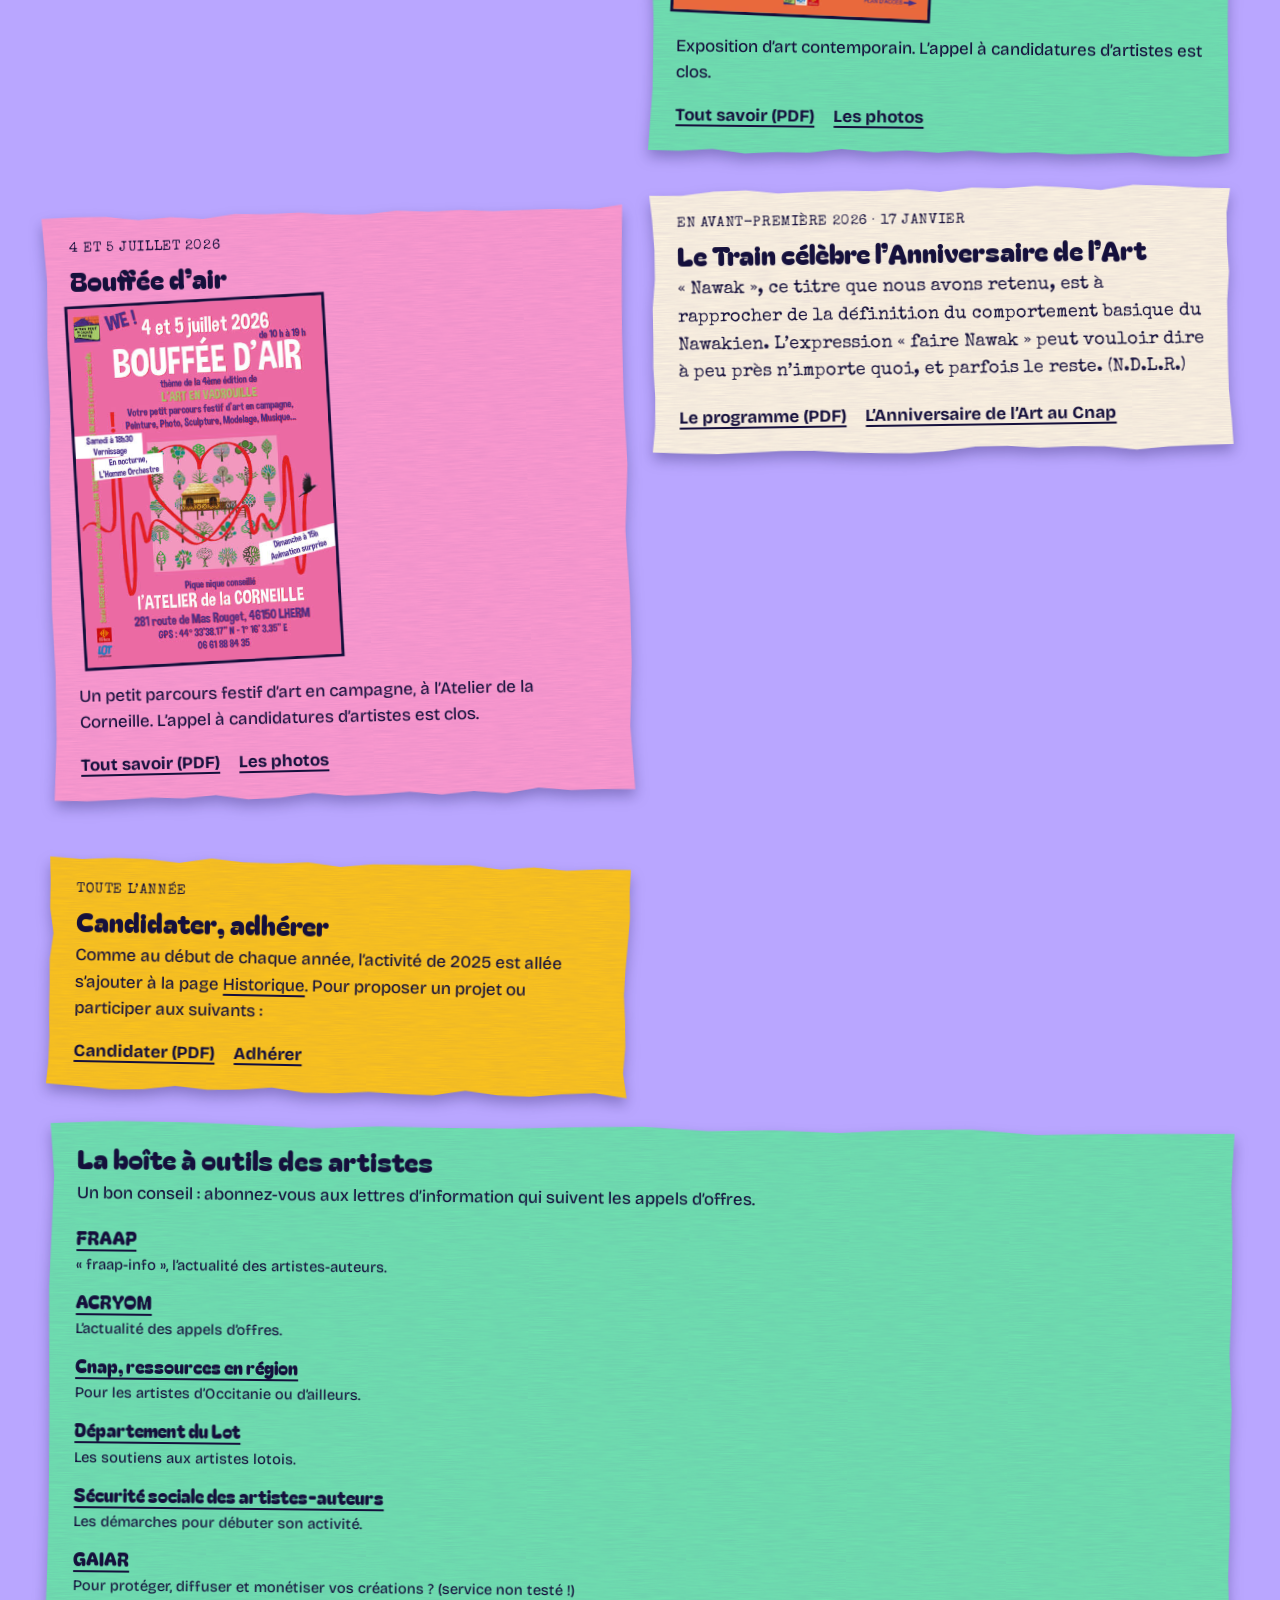
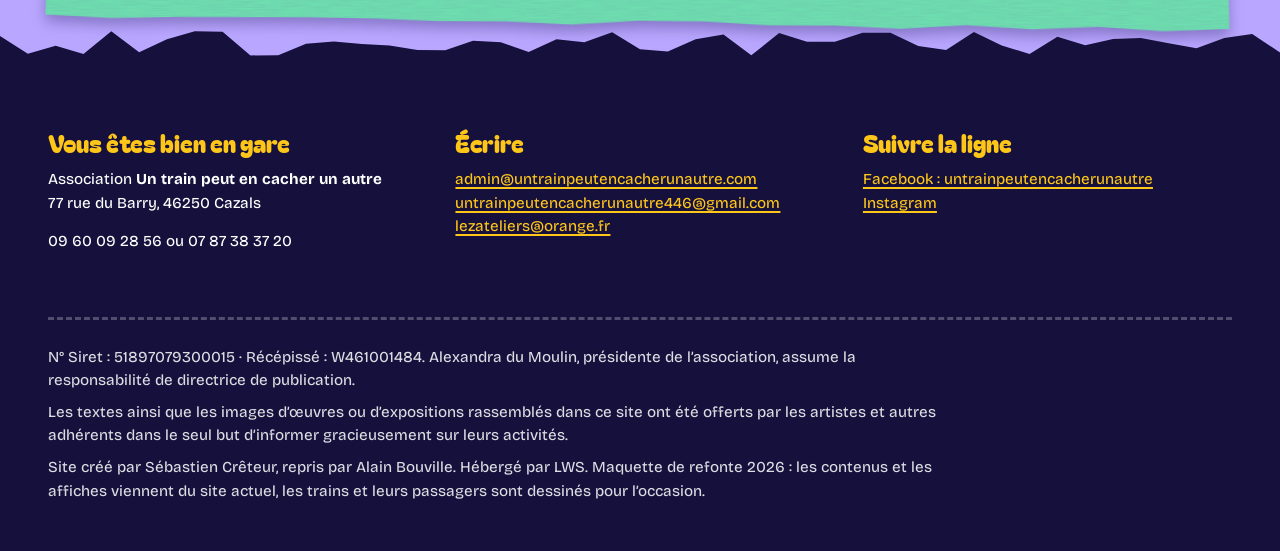
==== commit 3f6e6708: "Polish du design : titres en mots-rançon et hublot sur chaque page, train de transition entre pages " ====
--- a/actualite.html
+++ b/actualite.html
@@ -7,7 +7,7 @@
 <meta name="description" content="Expositions, appels à candidatures et journées d’ateliers de l’association Un train peut en cacher un autre.">
 <meta name="theme-color" content="#2338ff">
 <link rel="stylesheet" href="assets/style.css">
-<script>document.documentElement.classList.add("js")</script>
+<script>document.documentElement.classList.add("js");try{if(sessionStorage.getItem("utpecua-pass"))document.documentElement.classList.add("arriving")}catch(e){}</script>
 </head>
 <body data-page="actu">
 <a class="skip" href="#main">Aller au contenu</a>
@@ -17,10 +17,10 @@
   <nav class="nav-wrap" id="menu" aria-label="Navigation principale"><ul class="nav-train " aria-label="Rubriques principales"><li><a href="index.html">Accueil</a></li><li><a href="actualite.html" aria-current="page">Actualité</a></li><li><a href="artistes.html">Les artistes</a></li><li><a href="historique.html">Historique</a></li><li><a href="adherer.html">Adhérer</a></li><li><a href="contact.html">Contact</a></li></ul><ul class="nav-train nav-train--freight" aria-label="Autres rubriques"><li><a href="photos.html">Photos / vidéos</a></li><li><a href="cours.html">Cours et stages</a></li><li><a href="livredor.html">Livre d’or</a></li><li><a href="boutique.html">Boutique</a></li><li><a href="liens.html">Liens</a></li></ul></nav>
 </header>
 <main id="main">
-<div class="wrap page-head">
-  <h1>Quoi de neuf en gare ?</h1>
+<div class="wrap page-head"><div class="page-head__txt">
+  <h1 class="ransom ransom--page" aria-label="Quoi de neuf en gare ?"><span class="scrap c-mint" style="--r:-2.2deg" aria-hidden="true">Quoi</span><span class="scrap c-mustard" style="--r:1.6deg" aria-hidden="true">de</span><span class="scrap c-mint" style="--r:-0.8deg" aria-hidden="true">neuf</span><span class="scrap c-mustard" style="--r:2.4deg" aria-hidden="true">en</span><span class="scrap c-mint" style="--r:-1.5deg" aria-hidden="true">gare</span><span class="scrap c-mustard" style="--r:1deg" aria-hidden="true">?</span></h1>
   <p class="scrap lede" style="--c:var(--bone)">Pour la page actu, nous nous limitons aux actualités de l’association. Saison 2026, du plus récent au plus ancien.</p>
-</div>
+</div><div class="porthole" aria-hidden="true"><span data-pax="egg"></span></div></div>
 
 <div class="wrap">
   <div class="news">
@@ -44,7 +44,7 @@
   </div>
 </div>
 </main>
-<footer class="foot">
+<footer class="foot torn-top">
   <div class="wrap">
     <div class="cols">
       <div>
--- a/assets/style.css
+++ b/assets/style.css
@@ -47,7 +47,7 @@
 body::before {
   content: "";
   position: fixed; inset: 0; z-index: 50; pointer-events: none;
-  opacity: 0.16; mix-blend-mode: multiply;
+  opacity: 0.1; mix-blend-mode: multiply;
   background-image: url("data:image/svg+xml,%3Csvg xmlns='http://www.w3.org/2000/svg' width='220' height='220'%3E%3Cfilter id='n'%3E%3CfeTurbulence type='fractalNoise' baseFrequency='.85' numOctaves='2' stitchTiles='stitch'/%3E%3CfeColorMatrix values='0 0 0 0 0  0 0 0 0 0  0 0 0 0 0  0 0 0 .9 0'/%3E%3C/filter%3E%3Crect width='100%25' height='100%25' filter='url(%23n)'/%3E%3C/svg%3E");
 }
 ::selection { background: var(--ink); color: var(--mustard); }
@@ -92,7 +92,7 @@
 
 /* bande de couleur pleine largeur, bord supérieur déchiré */
 .band { position: relative; background: var(--band, var(--ink)); color: var(--ink); padding-block: clamp(4rem, 9vw, 8rem); }
-.band.torn-top::before {
+.torn-top::before {
   content: ""; position: absolute; left: 0; right: 0; top: -39px; height: 40px;
   background: inherit; clip-path: var(--torn-strip, none);
 }
@@ -161,7 +161,7 @@
 .ticket[aria-disabled="true"] { background: repeating-linear-gradient(135deg, var(--bone) 0 10px, #e9dcc0 10px 20px); cursor: not-allowed; opacity: 0.85; }
 
 /* ============ Hero ============ */
-.hero { padding-block: 0 0; min-height: min(100svh, 980px); display: flex; flex-direction: column; overflow-x: clip; }
+.hero { padding-block: 0; display: flex; flex-direction: column; overflow-x: clip; }
 .hero__body { flex: none; }
 .hero__row { display: flex; flex-wrap: wrap; align-items: flex-start; gap: 1.6rem 2.4rem; margin-bottom: 1.5rem; }
 .lede { max-width: 34rem; --c: var(--bone); --r: -1.2deg; font-size: 1.15rem; line-height: 1.45; font-weight: 520; }
@@ -545,3 +545,39 @@
   .pax { right: 4px; }
   .nav-train li:not(:last-child)::after { display: none; }
 }
+
+/* ============ Polish : signature commune ============ */
+.c-sky { --c: var(--sky); }
+.foot.torn-top { margin-top: 40px; }
+/* chaque titre de section roule sur un bout de voie */
+h2:not(.sub)::after {
+  content: ""; display: block; width: min(190px, 45%); height: 12px; margin-top: 0.6rem;
+  border-top: 4px solid currentColor; background: repeating-linear-gradient(90deg, currentColor 0 5px, transparent 5px 19px); opacity: 0.85;
+}
+.foot h2::after, .scrap h2::after, .annonce h2::after { display: none; }
+
+/* en-têtes de pages : mots-rançon + hublot */
+.page-head { display: grid; grid-template-columns: minmax(0, 1fr) auto; align-items: center; gap: 1rem 3rem; }
+.ransom--page { font-size: clamp(2.2rem, 6.4vw, 5.2rem); margin: 0 0 1.4rem; }
+.ransom--page .scrap { padding: 0.1em 0.22em 0.04em; }
+.porthole {
+  width: clamp(150px, 17vw, 230px); aspect-ratio: 1; border-radius: 50%; background: var(--sky); overflow: hidden;
+  border: 8px solid var(--ink); box-shadow: inset 0 0 0 5px #fff, 0 12px 18px rgb(12 6 70 / 0.3); transform: rotate(6deg);
+  animation: bob 3.6s ease-in-out infinite;
+}
+.porthole span { display: block; width: 100%; height: 100%; }
+.porthole svg { width: 100%; height: 100%; transform: scale(0.92); }
+@keyframes bob { 50% { transform: rotate(3deg) translateY(-8px); } }
+@media (max-width: 700px) { .page-head { grid-template-columns: 1fr; } .porthole { display: none; } }
+
+/* passage du train entre deux pages */
+.passage { position: fixed; inset: 0; z-index: 95; pointer-events: none; background: var(--ink); display: grid; place-items: center; transform: translateX(-101%); overflow: hidden; }
+.passage::after { content: ""; position: absolute; left: 0; right: 0; top: calc(50% + 78px); height: 12px; border-top: 4px solid #fff; background: repeating-linear-gradient(90deg, #fff 0 8px, transparent 8px 40px); opacity: 0.5; }
+.passage .track { position: relative; transform: scale(0.85); }
+.passage.is-in { animation: passIn 0.42s cubic-bezier(0.7, 0, 0.84, 0) forwards; }
+.passage.is-out { animation: passOut 0.7s var(--ease-out) forwards; }
+@keyframes passIn { from { transform: translateX(-101%); } to { transform: none; } }
+@keyframes passOut { from { transform: none; } to { transform: translateX(101%); } }
+html.arriving body::after { content: ""; position: fixed; inset: 0; z-index: 94; background: var(--ink); animation: unstick 0.01s 1.4s forwards; }
+@keyframes unstick { to { opacity: 0; visibility: hidden; } }
+@media (prefers-reduced-motion: reduce) { .porthole { animation: none; } html.arriving body::after { display: none; } }
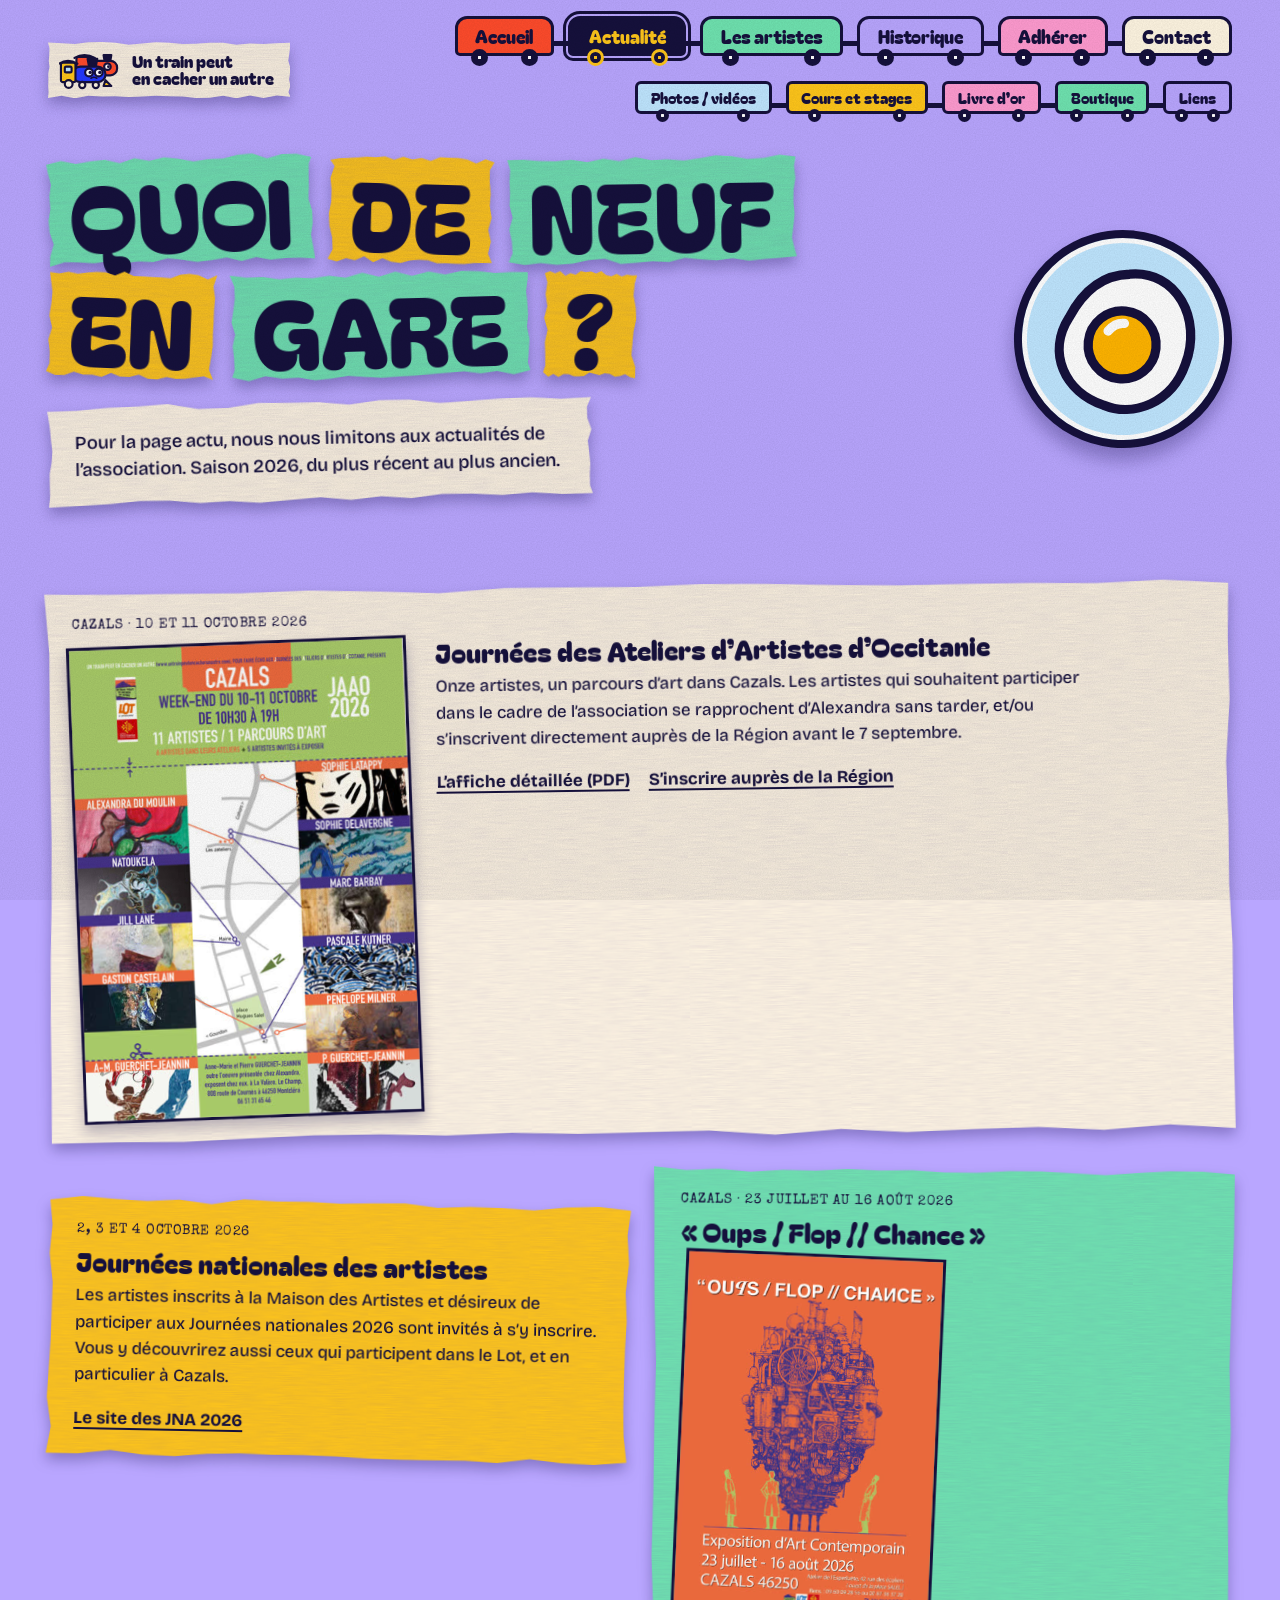
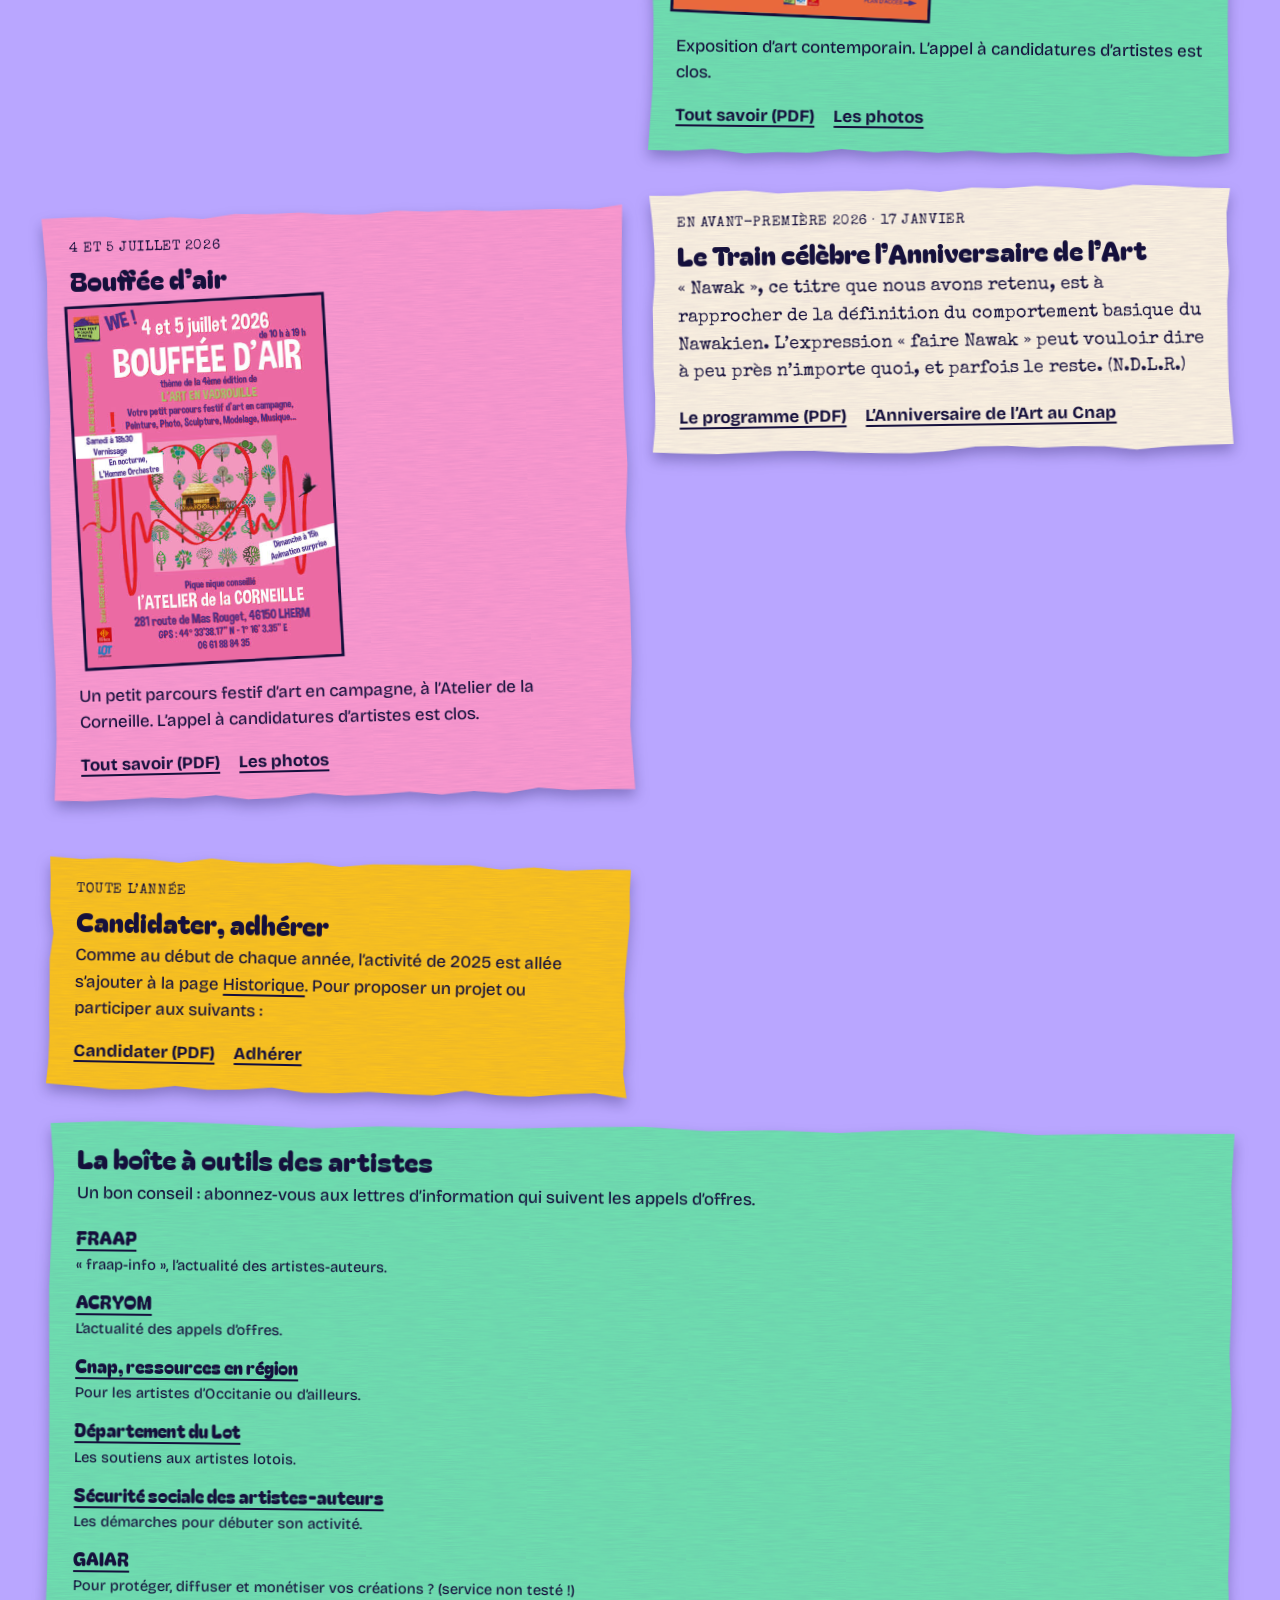
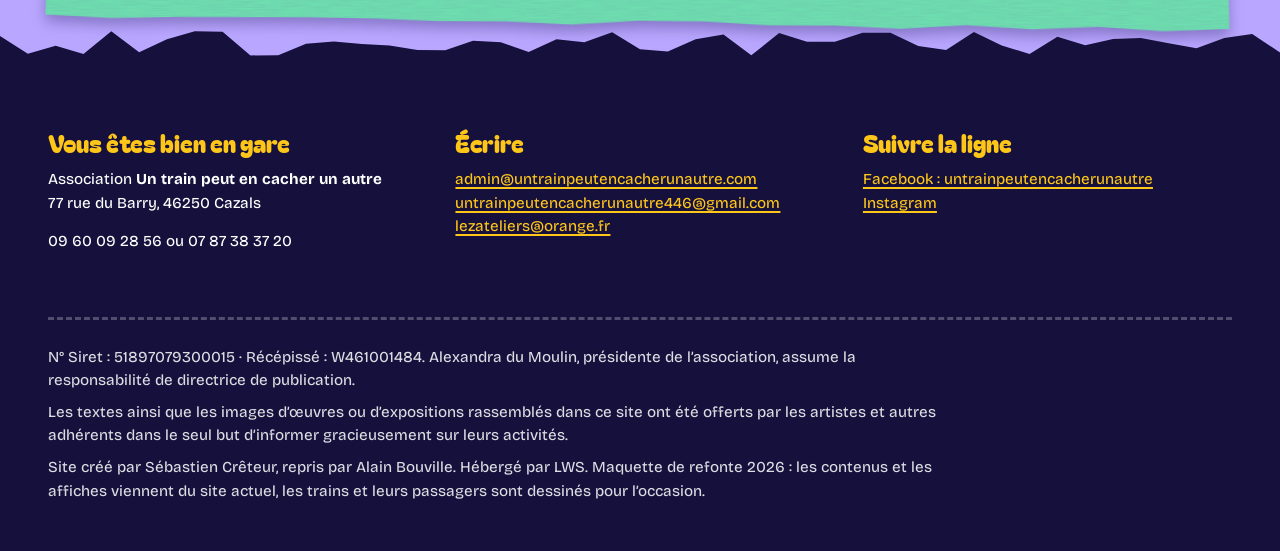
==== commit 07da03d8: "Trains redessinés : toits, bogies, tampons, rideaux, wagons de fret et wagons plats chargés d'art, l" ====
--- a/actualite.html
+++ b/actualite.html
@@ -12,7 +12,7 @@
 <body data-page="actu">
 <a class="skip" href="#main">Aller au contenu</a>
 <header class="top wrap">
-  <a class="brand scrap scrap--tight" href="index.html" aria-label="Un train peut en cacher un autre, accueil"><svg viewBox="0 0 52 34" aria-hidden="true" stroke="#15103c" stroke-width="2.5" stroke-linejoin="round"><rect x="16" y="3" width="34" height="19" rx="5" fill="#ff4b2b"/><rect x="3" y="11" width="34" height="17" rx="5" fill="#2338ff"/><circle cx="11" cy="29" r="4" fill="#fff6e2"/><circle cx="29" cy="29" r="4" fill="#fff6e2"/><circle cx="24" cy="12" r="0" /></svg><span>Un train peut<br>en cacher un autre</span></a>
+  <a class="brand scrap scrap--tight" href="index.html" aria-label="Un train peut en cacher un autre, accueil"><svg viewBox="0 0 64 40" aria-hidden="true" stroke="#15103c" stroke-width="2.2" stroke-linejoin="round" stroke-linecap="round"><g transform="translate(14 -2)"><path d="M33 12l-1-6h8l-1 6" fill="#15103c"/><rect x="18" y="12" width="28" height="15" rx="7" fill="#ff4b2b"/><rect x="4" y="8" width="17" height="19" rx="2" fill="#ff4b2b"/><path d="M2 9q10-6 21 0" fill="none"/><circle cx="36" cy="18" r="3.4" fill="#fff"/><circle cx="37" cy="18" r="1.4" fill="#15103c" stroke="none"/></g><path d="M31 16l-1.5-8h10L38 16" fill="#15103c"/><rect x="14" y="16" width="34" height="16" rx="8" fill="#2338ff"/><rect x="2" y="12" width="15" height="20" rx="2" fill="#ffc61a"/><path d="M0 13q9-6 19 0" fill="none"/><rect x="6" y="16" width="7" height="6" rx="1.5" fill="#bfe6ff"/><circle cx="31" cy="22" r="4" fill="#fff"/><circle cx="32.2" cy="22" r="1.7" fill="#15103c" stroke="none"/><circle cx="41" cy="22" r="4" fill="#fff"/><circle cx="42.2" cy="22" r="1.7" fill="#15103c" stroke="none"/><path d="M33 28q3-2 6 0" fill="none" stroke-width="1.6"/><circle cx="10" cy="34" r="4" fill="#fff6e2"/><circle cx="24" cy="35" r="3.2" fill="#fff6e2"/><circle cx="38" cy="35" r="3.2" fill="#fff6e2"/><path d="M48 30l6 6h-8z" fill="#ffc61a"/></svg><span>Un train peut<br>en cacher un autre</span></a>
   <button class="menu-toggle" type="button" aria-expanded="false" aria-controls="menu"><span data-label>Tous les wagons</span><small>11 rubriques</small></button>
   <nav class="nav-wrap" id="menu" aria-label="Navigation principale"><ul class="nav-train " aria-label="Rubriques principales"><li><a href="index.html">Accueil</a></li><li><a href="actualite.html" aria-current="page">Actualité</a></li><li><a href="artistes.html">Les artistes</a></li><li><a href="historique.html">Historique</a></li><li><a href="adherer.html">Adhérer</a></li><li><a href="contact.html">Contact</a></li></ul><ul class="nav-train nav-train--freight" aria-label="Autres rubriques"><li><a href="photos.html">Photos / vidéos</a></li><li><a href="cours.html">Cours et stages</a></li><li><a href="livredor.html">Livre d’or</a></li><li><a href="boutique.html">Boutique</a></li><li><a href="liens.html">Liens</a></li></ul></nav>
 </header>
--- a/assets/style.css
+++ b/assets/style.css
@@ -105,7 +105,7 @@
 /* ============ En-tête : un train de liens ============ */
 .top { display: flex; flex-wrap: wrap; align-items: center; justify-content: space-between; gap: 1.2rem 2rem; padding-block: 1rem; }
 .brand { display: flex; align-items: center; gap: 0.7rem; text-decoration: none; font: 400 1.05rem/1.05 var(--f-display); padding: 0.55rem 1rem 0.55rem 0.7rem; --c: var(--bone); }
-.brand svg { width: 52px; height: 34px; flex: none; }
+.brand svg { width: 62px; height: 39px; flex: none; }
 .nav-train { display: flex; flex-wrap: wrap; gap: 16px 14px; list-style: none; margin: 0; padding: 0; }
 .nav-train li { position: relative; }
 .nav-train li:not(:last-child)::after { content: ""; position: absolute; right: -14px; top: 50%; width: 14px; height: 5px; background: var(--ink); }
@@ -175,7 +175,7 @@
 }
 .track { position: absolute; display: flex; align-items: flex-end; gap: 12px; }
 .track--front { bottom: 14px; right: 4vw; z-index: 2; }
-.track--back { bottom: 88px; right: calc(4vw + 232px); z-index: 1; }
+.track--back { bottom: 88px; right: calc(4vw + 330px); z-index: 1; }
 .track--front { animation: arrive 2s var(--ease-out) backwards 0.25s; transition: transform 1.3s var(--ease-out); }
 .track--back { transition: transform 1.3s var(--ease-out) 0.15s; }
 .rails[data-lifted="true"] .track--front { transform: translateX(calc(100% + 8vw)); }
@@ -372,7 +372,7 @@
   .rails .track { position: absolute; }
   .rails { min-height: 400px; margin-top: 1.2rem; }
   .rails::after { bottom: 8px; }
-  .track--back { right: calc(4vw + 232px); }
+  .track--back { right: calc(4vw + 330px); }
   .hero__row { flex-direction: column; }
 }
 @media (max-width: 560px) {
@@ -581,3 +581,83 @@
 html.arriving body::after { content: ""; position: fixed; inset: 0; z-index: 94; background: var(--ink); animation: unstick 0.01s 1.4s forwards; }
 @keyframes unstick { to { opacity: 0; visibility: hidden; } }
 @media (prefers-reduced-motion: reduce) { .porthole { animation: none; } html.arriving body::after { display: none; } }
+
+/* ============ Trains, version détaillée ============ */
+:root { --grain: url("data:image/svg+xml,%3Csvg xmlns='http://www.w3.org/2000/svg' width='160' height='160'%3E%3Cfilter id='f'%3E%3CfeTurbulence type='fractalNoise' baseFrequency='.04 .9' numOctaves='3'/%3E%3CfeColorMatrix values='0 0 0 0 .1  0 0 0 0 .05  0 0 0 0 .3  0 0 0 .16 0'/%3E%3C/filter%3E%3Crect width='100%25' height='100%25' filter='url(%23f)'/%3E%3C/svg%3E"); }
+.wagon { width: 210px; height: 142px; }
+.wagon:nth-child(odd) .wagon__body, .wagon:nth-child(odd) .cargo { rotate: -0.6deg; }
+.wagon:nth-child(even) .wagon__body, .wagon:nth-child(even) .cargo { rotate: 0.5deg; }
+.wagon__roof { position: absolute; top: 0; left: -6px; right: -6px; height: 17px; background: var(--ink); border-radius: 14px 14px 3px 3px; z-index: 2; }
+.wagon__roof::before { content: ""; position: absolute; top: -7px; left: 28%; width: 20px; height: 9px; background: var(--ink); border-radius: 4px 4px 0 0; box-shadow: 64px 0 0 var(--ink); }
+.wagon__body {
+  inset: 12px 0 24px; border-radius: 5px; padding: 0;
+  background-color: var(--c); background-image: var(--grain);
+}
+.wagon__body::before { display: none; }
+.wagon__body::after { /* bas de caisse rivé */
+  content: ""; position: absolute; left: 0; right: 0; bottom: 0; height: 16px; border-top: 3px solid var(--ink);
+  background: radial-gradient(circle, rgb(255 255 255 / 0.6) 0 1.7px, transparent 2.2px) 4px 50% / 14px 100% repeat-x, color-mix(in srgb, var(--c) 62%, var(--ink));
+}
+.wagon__win { top: 10px; width: 64px; height: 50px; border-radius: 10px 10px 6px 6px; }
+.wagon__win:nth-of-type(1) { left: 18px; } .wagon__win:nth-of-type(2) { right: 18px; }
+.wagon__win::before { /* rideaux à festons */
+  content: ""; position: absolute; left: 0; right: 0; top: 0; height: 11px; z-index: 1;
+  background: radial-gradient(circle at 50% 0, var(--pink) 0 6px, transparent 6.5px) 0 0 / 12px 11px repeat-x; border-top: 4px solid var(--tomato);
+}
+.wagon__win::after { content: ""; position: absolute; inset: 0; background: linear-gradient(115deg, transparent 58%, rgb(255 255 255 / 0.55) 58% 66%, transparent 66%); }
+.wagon__label { display: none; }
+.wagon__plate {
+  position: absolute; left: 50%; bottom: 22px; transform: translateX(-50%); z-index: 3; white-space: nowrap;
+  background: var(--bone); color: var(--ink); border: 3px solid var(--ink); border-radius: 6px; padding: 3px 9px 2px;
+  font: 400 0.95rem/1.05 var(--f-display);
+}
+.wagon::after { top: auto; bottom: 40px; height: 5px; right: -14px; width: 14px; }
+.buffer { position: absolute; left: -8px; bottom: 34px; width: 9px; height: 16px; background: var(--ink); border-radius: 3px 0 0 3px; z-index: 1; }
+.buffer--r { left: auto; right: -8px; border-radius: 0 3px 3px 0; }
+.bogie { position: absolute; bottom: 0; left: 10px; width: 80px; height: 31px; }
+.bogie--r { left: auto; right: 10px; }
+.bogie::before { content: ""; position: absolute; left: 10px; right: 10px; top: 8px; height: 11px; background: var(--ink); border-radius: 4px; }
+.bogie .wheel, .wheel { width: 31px; height: 31px; border-width: 3px; bottom: 0;
+  background:
+    radial-gradient(circle, var(--mustard) 0 13%, var(--ink) 14% 20%, transparent 21%),
+    conic-gradient(var(--ink) 0 5%, transparent 5% 25%, var(--ink) 25% 30%, transparent 30% 50%, var(--ink) 50% 55%, transparent 55% 75%, var(--ink) 75% 80%, transparent 80%),
+    radial-gradient(circle, var(--bone) 0 60%, var(--tomato) 61%);
+}
+.bogie .wheel:nth-of-type(1) { left: 0; right: auto; } .bogie .wheel:nth-of-type(2) { right: 0; left: auto; }
+
+/* wagon de fret */
+.wagon--fret .wagon__body { background-image: var(--grain), repeating-linear-gradient(90deg, transparent 0 19px, color-mix(in srgb, var(--ink) 40%, transparent) 19px 22px); }
+.slide-door {
+  position: absolute; left: 50%; top: 6px; bottom: 19px; width: 66px; transform: translateX(-50%); border: 3px solid var(--ink); border-radius: 3px;
+  background:
+    linear-gradient(to top right, transparent calc(50% - 2px), var(--ink) calc(50% - 2px) calc(50% + 2px), transparent calc(50% + 2px)),
+    linear-gradient(to top left, transparent calc(50% - 2px), var(--ink) calc(50% - 2px) calc(50% + 2px), transparent calc(50% + 2px)),
+    color-mix(in srgb, var(--c) 75%, #fff);
+}
+.hatch { position: absolute; left: 10px; top: 8px; width: 40px; height: 34px; background: var(--sky); border: 3px solid var(--ink); border-radius: 6px; overflow: hidden; }
+.hatch svg { width: 100%; height: 100%; }
+.fragile { position: absolute; right: 6px; top: 10px; z-index: 2; font: 400 0.6rem/1.05 var(--f-stamp); text-transform: uppercase; color: #b81d08; background: rgb(255 246 226 / 0.85); border: 2px solid #b81d08; border-radius: 3px; padding: 2px 4px; transform: rotate(-11deg); text-align: center; }
+
+/* wagons plats qui transportent l'art */
+.wagon__deck { position: absolute; left: 0; right: 0; bottom: 24px; height: 28px; background-color: var(--c); background-image: var(--grain); border: 4px solid var(--ink); border-radius: 4px; }
+.wagon--flat .wagon__plate { bottom: 1px; font-size: 0.8rem; padding: 1px 7px; }
+.cargo { position: absolute; left: 50%; bottom: 52px; translate: -50% 0; }
+.cargo--toile { width: 156px; padding: 7px; background: var(--mustard); border: 3px solid var(--ink); box-shadow: inset 0 0 0 3px rgb(255 255 255 / 0.5); }
+.cargo--toile svg { width: 100%; height: auto; border: 2px solid var(--ink); }
+.cargo--toile::after { content: ""; position: absolute; left: 18%; right: 18%; bottom: -8px; height: 8px; background: repeating-linear-gradient(90deg, var(--ink) 0 12px, transparent 12px 72px); }
+.cargo--sculpt { width: 104px; }
+.cargo--sculpt svg { width: 100%; height: auto; overflow: visible; }
+
+/* locomotive */
+.loco { width: 320px; height: 180px; }
+.puff { left: 190px; top: 0; }
+.passage .loco .puff { display: none; }
+/* la voie du train caché, et ses plaques qui se tamponnent à la révélation */
+.rails::before { content: ""; position: absolute; left: 0; right: 0; bottom: 82px; height: 9px; border-top: 4px solid var(--ink); background: repeating-linear-gradient(90deg, var(--ink) 0 8px, transparent 8px 40px); }
+.track--back .wagon__plate { transition: opacity 0.2s, transform 0.45s var(--ease-out); }
+.rails:not([data-lifted="true"]) .track--back .wagon__plate { opacity: 0; transform: translateX(-50%) scale(1.7) rotate(-8deg); }
+.rails[data-lifted="true"] .track--back .wagon:nth-child(1) .wagon__plate { transition-delay: 0.55s; }
+.rails[data-lifted="true"] .track--back .wagon:nth-child(2) .wagon__plate { transition-delay: 0.68s; }
+.rails[data-lifted="true"] .track--back .wagon:nth-child(3) .wagon__plate { transition-delay: 0.81s; }
+.rails[data-lifted="true"] .track--back .wagon:nth-child(4) .wagon__plate { transition-delay: 0.94s; }
+.rails[data-lifted="true"] .track--back { transform: translateX(22vw) translateY(6px); }
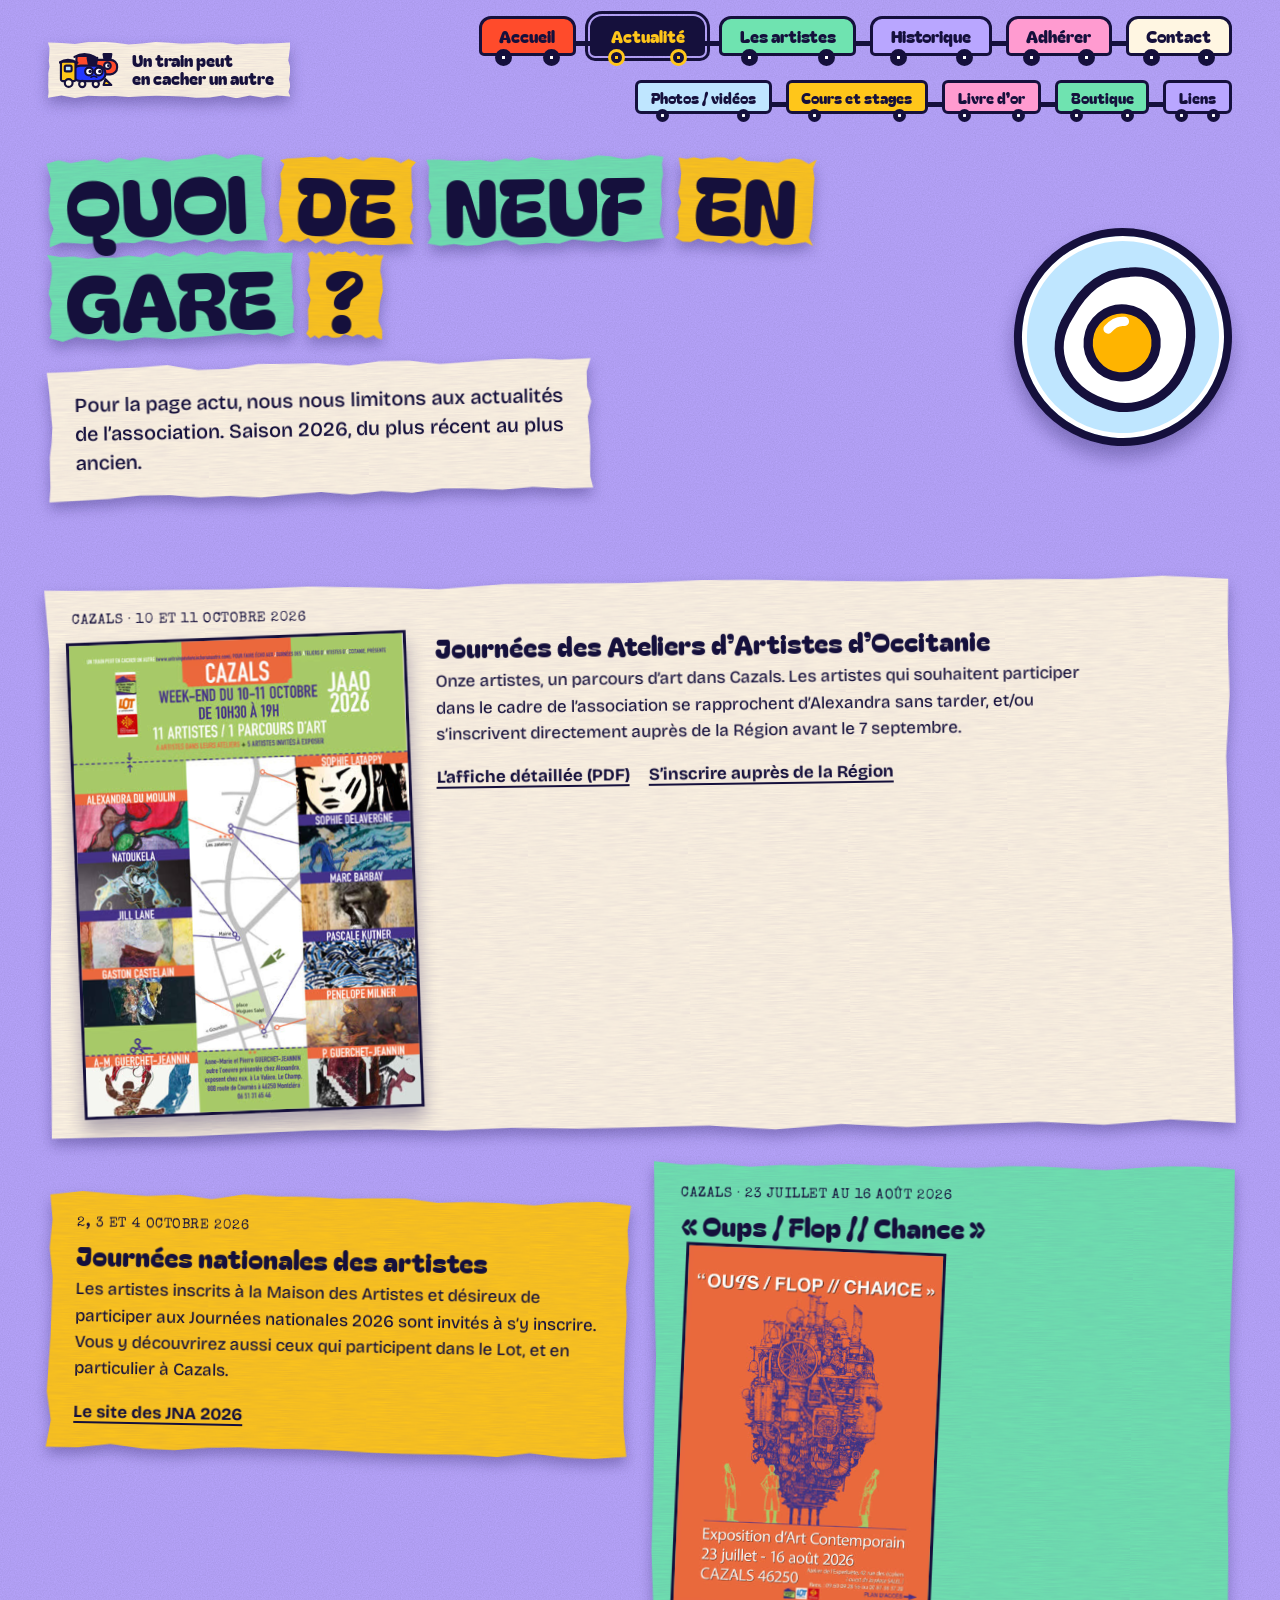
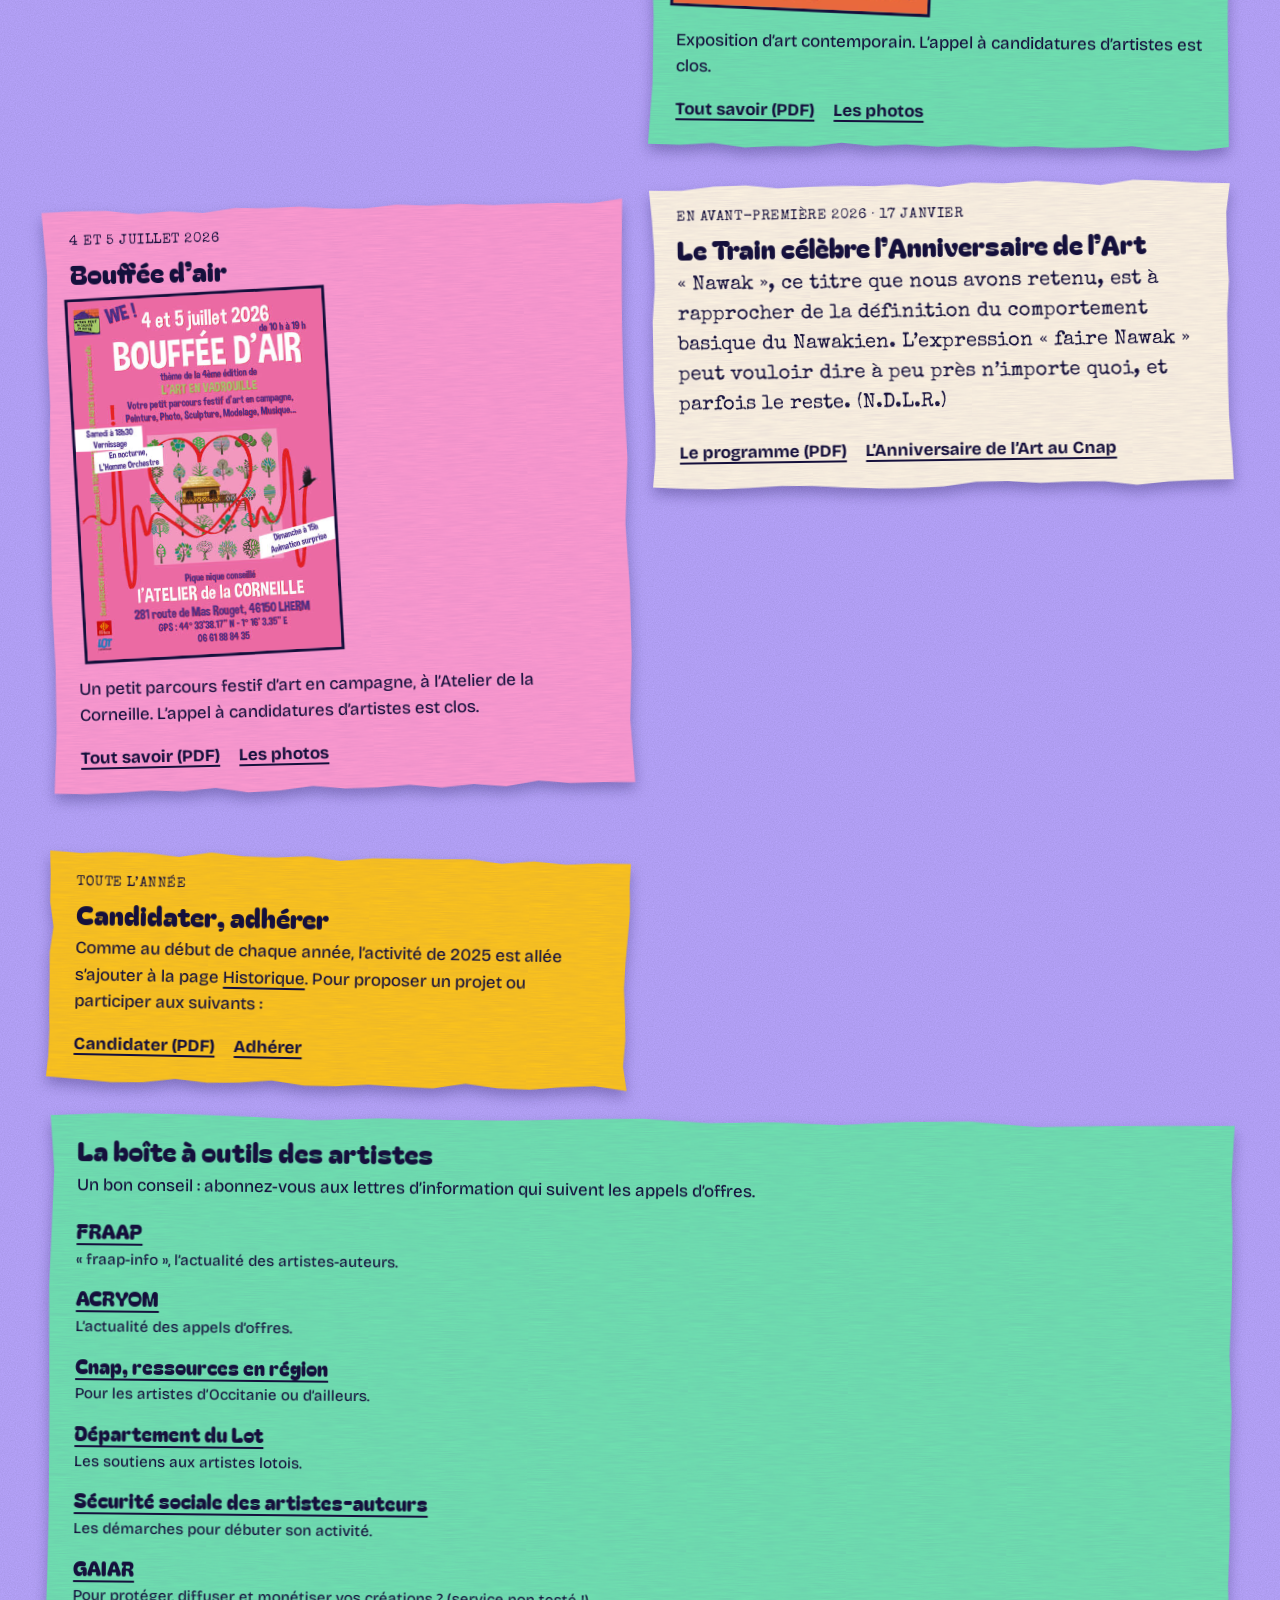
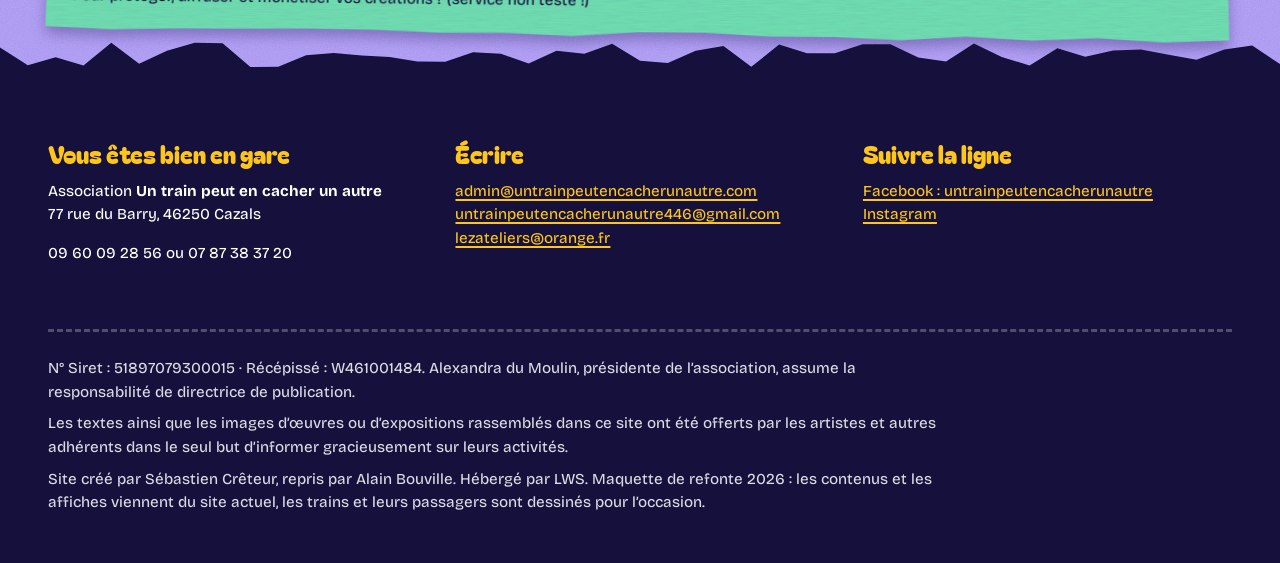
==== commit 9049cf89: "Optimize + polish : images dimensionnées, grain statique, CSS et JS alignés sur DESIGN.md - width/he" ====
--- a/actualite.html
+++ b/actualite.html
@@ -24,12 +24,12 @@
 
 <div class="wrap">
   <div class="news">
-    <article class="scrap wide"><span class="when">Cazals · 10 et 11 octobre 2026</span><div class="poster"><img src="assets/img/jaao26-aff.jpg" alt="Affiche JAAO 2026 à Cazals : week-end du 10-11 octobre de 10 h 30 à 19 h, 11 artistes, 1 parcours d’art, avec un plan du village." width="630" height="890" loading="lazy">
+    <article class="scrap wide"><span class="when">Cazals · 10 et 11 octobre 2026</span><div class="poster"><img width="427" height="602" src="assets/img/jaao26-aff.jpg" alt="Affiche JAAO 2026 à Cazals : week-end du 10-11 octobre de 10 h 30 à 19 h, 11 artistes, 1 parcours d’art, avec un plan du village." loading="lazy">
       <div><h2 class="sub">Journées des Ateliers d’Artistes d’Occitanie</h2><p>Onze artistes, un parcours d’art dans Cazals. Les artistes qui souhaitent participer dans le cadre de l’association se rapprochent d’Alexandra sans tarder, et/ou s’inscrivent directement auprès de la Région avant le 7 septembre.</p>
       <p class="links-row"><a href="https://www.untrainpeutencacherunautre.com/images/JAAO26.pdf" target="_blank" rel="noopener">L’affiche détaillée (PDF)</a><a href="https://www.laregion.fr/-Journee-des-Ateliers-d-Artistes-d-Occitanie-" target="_blank" rel="noopener">S’inscrire auprès de la Région</a></p></div></div></article>
     <article class="scrap"><span class="when">2, 3 et 4 octobre 2026</span><h2 class="sub">Journées nationales des artistes</h2><p>Les artistes inscrits à la Maison des Artistes et désireux de participer aux Journées nationales 2026 sont invités à s’y inscrire. Vous y découvrirez aussi ceux qui participent dans le Lot, et en particulier à Cazals.</p><p class="links-row"><a href="https://lesjourneesnationalesdesartistes.fr/site/jna2026/" target="_blank" rel="noopener">Le site des JNA 2026</a></p></article>
-    <article class="scrap"><span class="when">Cazals · 23 juillet au 16 août 2026</span><h2 class="sub">« Oups / Flop // Chance »</h2><img src="assets/img/oups-recto.jpg" alt="Affiche orange de l’exposition d’art contemporain Oups / Flop // Chance, 23 juillet - 16 août 2026, Cazals." width="630" height="890" loading="lazy" style="width:min(100%,260px);height:auto;border:3px solid var(--ink);margin:0.4rem 0 1rem;transform:rotate(2deg)"><p>Exposition d’art contemporain. L’appel à candidatures d’artistes est clos.</p><p class="links-row"><a href="https://www.untrainpeutencacherunautre.com/images/PJ-oups.pdf" target="_blank" rel="noopener">Tout savoir (PDF)</a><a href="https://photos.app.goo.gl/BbrTqDmV91ozp6cu8" target="_blank" rel="noopener">Les photos</a></p></article>
-    <article class="scrap"><span class="when">4 et 5 juillet 2026</span><h2 class="sub">Bouffée d’air</h2><img src="assets/img/aff-bouffeedair-web.jpg" alt="Affiche rose Bouffée d’air, 4 et 5 juillet 2026, petit parcours festif d’art en campagne à l’Atelier de la Corneille." width="630" height="890" loading="lazy" style="width:min(100%,260px);height:auto;border:3px solid var(--ink);margin:0.4rem 0 1rem;transform:rotate(-2deg)"><p>Un petit parcours festif d’art en campagne, à l’Atelier de la Corneille. L’appel à candidatures d’artistes est clos.</p><p class="links-row"><a href="https://www.untrainpeutencacherunautre.com/images/appel%20bouffee%20dair%202026%20copie.pdf" target="_blank" rel="noopener">Tout savoir (PDF)</a><a href="https://photos.app.goo.gl/QUbnVwsZA2qrGqJn8" target="_blank" rel="noopener">Les photos</a></p></article>
+    <article class="scrap"><span class="when">Cazals · 23 juillet au 16 août 2026</span><h2 class="sub">« Oups / Flop // Chance »</h2><img width="427" height="602" src="assets/img/oups-recto.jpg" alt="Affiche orange de l’exposition d’art contemporain Oups / Flop // Chance, 23 juillet - 16 août 2026, Cazals." loading="lazy" style="width:min(100%,260px);height:auto;border:3px solid var(--ink);margin:0.4rem 0 1rem;transform:rotate(2deg)"><p>Exposition d’art contemporain. L’appel à candidatures d’artistes est clos.</p><p class="links-row"><a href="https://www.untrainpeutencacherunautre.com/images/PJ-oups.pdf" target="_blank" rel="noopener">Tout savoir (PDF)</a><a href="https://photos.app.goo.gl/BbrTqDmV91ozp6cu8" target="_blank" rel="noopener">Les photos</a></p></article>
+    <article class="scrap"><span class="when">4 et 5 juillet 2026</span><h2 class="sub">Bouffée d’air</h2><img width="427" height="604" src="assets/img/aff-bouffeedair-web.jpg" alt="Affiche rose Bouffée d’air, 4 et 5 juillet 2026, petit parcours festif d’art en campagne à l’Atelier de la Corneille." loading="lazy" style="width:min(100%,260px);height:auto;border:3px solid var(--ink);margin:0.4rem 0 1rem;transform:rotate(-2deg)"><p>Un petit parcours festif d’art en campagne, à l’Atelier de la Corneille. L’appel à candidatures d’artistes est clos.</p><p class="links-row"><a href="https://www.untrainpeutencacherunautre.com/images/appel%20bouffee%20dair%202026%20copie.pdf" target="_blank" rel="noopener">Tout savoir (PDF)</a><a href="https://photos.app.goo.gl/QUbnVwsZA2qrGqJn8" target="_blank" rel="noopener">Les photos</a></p></article>
     <article class="scrap"><span class="when">En avant-première 2026 · 17 janvier</span><h2 class="sub">Le Train célèbre l’Anniversaire de l’Art</h2><p class="quote">« Nawak », ce titre que nous avons retenu, est à rapprocher de la définition du comportement basique du Nawakien. L’expression « faire Nawak » peut vouloir dire à peu près n’importe quoi, et parfois le reste. (N.D.L.R.)</p><p class="links-row"><a href="https://www.untrainpeutencacherunautre.com/images/Le_Train_celebre_lart%2017jan26.pdf" target="_blank" rel="noopener">Le programme (PDF)</a><a href="https://www.cnap.fr/lanniversaire-de-lart" target="_blank" rel="noopener">L’Anniversaire de l’Art au Cnap</a></p></article>
     <article class="scrap"><span class="when">Toute l’année</span><h2 class="sub">Candidater, adhérer</h2><p>Comme au début de chaque année, l’activité de 2025 est allée s’ajouter à la page <a href="historique.html">Historique</a>. Pour proposer un projet ou participer aux suivants :</p><p class="links-row"><a href="https://www.untrainpeutencacherunautre.com/images/candidater.pdf" target="_blank" rel="noopener">Candidater (PDF)</a><a href="adherer.html">Adhérer</a></p></article>
     <article class="scrap wide"><h2 class="sub">La boîte à outils des artistes</h2><p>Un bon conseil : abonnez-vous aux lettres d’information qui suivent les appels d’offres.</p>
--- a/assets/style.css
+++ b/assets/style.css
@@ -11,12 +11,26 @@
   --lilac: #b9a6ff;
   --bone: #fff6e2;
   --sky: #bfe6ff;
+  --stamp-red: var(--stamp-red);
+  --hatch: #ece0c2;
+  --ink-soft: #5a5480;
+  --error-wash: var(--error-wash);
+
+  /* échelle typographique (DESIGN.md) */
+  --fs-2xs: 0.75rem; --fs-xs: 0.85rem; --fs-sm: 0.95rem; --fs-md: 1.05rem;
+  --fs-lg: 1.25rem; --fs-xl: 1.5rem; --fs-2xl: 1.9rem; --fs-3xl: 2.4rem;
+  /* arrondis */
+  --r-xs: 4px; --r-plaque: 6px; --r-champ: 8px; --r-wagon: 12px 12px 5px 5px; --r-pastille: 999px;
+  --shadow-hang: 0 12px 18px rgb(12 6 70 / 0.3);
+  --grain-page: url("data:image/svg+xml,%3Csvg xmlns='http://www.w3.org/2000/svg' width='220' height='220'%3E%3Cfilter id='n'%3E%3CfeTurbulence type='fractalNoise' baseFrequency='.85' numOctaves='2' stitchTiles='stitch'/%3E%3CfeColorMatrix values='0 0 0 0 0  0 0 0 0 0  0 0 0 0 0  0 0 0 .1 0'/%3E%3C/filter%3E%3Crect width='100%25' height='100%25' filter='url(%23n)'/%3E%3C/svg%3E");
 
   --f-display: "Bagel Fat One", "Arial Rounded MT Bold", sans-serif;
   --f-body: "Bricolage Grotesque", system-ui, sans-serif;
   --f-stamp: "Special Elite", "Courier New", monospace;
 
-  --ease-out: cubic-bezier(0.16, 1, 0.3, 1);
+  --ease-out: cubic-bezier(0.23, 1, 0.32, 1);
+  --ease-io: cubic-bezier(0.77, 0, 0.175, 1);
+  --ease-stamp: cubic-bezier(0.34, 1.56, 0.64, 1);
   --gut: clamp(16px, 4vw, 48px);
   --shadow: drop-shadow(0 7px 7px rgb(12 6 70 / 0.3));
 
@@ -44,12 +58,7 @@
   -webkit-font-smoothing: antialiased;
 }
 /* grain de papier sur toute la page */
-body::before {
-  content: "";
-  position: fixed; inset: 0; z-index: 50; pointer-events: none;
-  opacity: 0.1; mix-blend-mode: multiply;
-  background-image: url("data:image/svg+xml,%3Csvg xmlns='http://www.w3.org/2000/svg' width='220' height='220'%3E%3Cfilter id='n'%3E%3CfeTurbulence type='fractalNoise' baseFrequency='.85' numOctaves='2' stitchTiles='stitch'/%3E%3CfeColorMatrix values='0 0 0 0 0  0 0 0 0 0  0 0 0 0 0  0 0 0 .9 0'/%3E%3C/filter%3E%3Crect width='100%25' height='100%25' filter='url(%23n)'/%3E%3C/svg%3E");
-}
+body { background-image: var(--grain-page); }
 ::selection { background: var(--ink); color: var(--mustard); }
 img, svg { display: block; max-width: 100%; }
 p { margin: 0 0 1em; max-width: 62ch; }
@@ -58,7 +67,7 @@
   outline: 3px solid var(--ink);
   outline-offset: 3px;
   box-shadow: 0 0 0 6px var(--focus-ring);
-  border-radius: 6px;
+  border-radius: var(--r-plaque);
 }
 h1, h2, h3 { margin: 0; font-family: var(--f-display); font-weight: 400; line-height: 1.02; text-wrap: balance; }
 h2 { font-size: clamp(2rem, 4.8vw, 3.7rem); margin-bottom: 1.2rem; }
@@ -104,7 +113,7 @@
 
 /* ============ En-tête : un train de liens ============ */
 .top { display: flex; flex-wrap: wrap; align-items: center; justify-content: space-between; gap: 1.2rem 2rem; padding-block: 1rem; }
-.brand { display: flex; align-items: center; gap: 0.7rem; text-decoration: none; font: 400 1.05rem/1.05 var(--f-display); padding: 0.55rem 1rem 0.55rem 0.7rem; --c: var(--bone); }
+.brand { display: flex; align-items: center; gap: 0.7rem; text-decoration: none; font: 400 var(--fs-md)/1.05 var(--f-display); padding: 0.55rem 1rem 0.55rem 0.7rem; --c: var(--bone); }
 .brand svg { width: 62px; height: 39px; flex: none; }
 .nav-train { display: flex; flex-wrap: wrap; gap: 16px 14px; list-style: none; margin: 0; padding: 0; }
 .nav-train li { position: relative; }
@@ -114,9 +123,9 @@
   position: relative; display: block; margin-bottom: 10px;
   padding: 0.55rem 1.1rem 0.5rem;
   background: var(--c); color: var(--ink);
-  border: 3px solid var(--ink); border-radius: 12px 12px 5px 5px;
-  font: 400 1.1rem/1 var(--f-display); text-decoration: none;
-  transition: transform 0.5s var(--ease-out);
+  border: 3px solid var(--ink); border-radius: var(--r-wagon);
+  font: 400 var(--fs-md)/1 var(--f-display); text-decoration: none;
+  transition: transform 0.22s var(--ease-out);
 }
 .nav-train li:nth-child(2) a { --c: var(--mustard); }
 .nav-train li:nth-child(3) a { --c: var(--mint); }
@@ -126,8 +135,8 @@
   background: radial-gradient(circle, #fff 0 22%, var(--ink) 24%); border: 3px solid var(--ink);
 }
 .nav-train a::before { left: 14%; } .nav-train a::after { right: 14%; }
-.nav-train a:hover { transform: translateY(-4px) rotate(-2deg); }
-.nav-train a:hover::before, .nav-train a:hover::after { animation: spin 0.5s linear 2; }
+@media (hover: hover) and (pointer: fine) { .nav-train a:hover { transform: translateY(-4px) rotate(-2deg); } }
+@media (hover: hover) and (pointer: fine) { .nav-train a:hover::before, .nav-train a:hover::after { animation: spin 0.5s linear 2; } }
 .nav-train a[aria-current="page"] { background: var(--ink); color: var(--c); }
 .nav-train a[aria-current="page"]::before, .nav-train a[aria-current="page"]::after { background: radial-gradient(circle, var(--c) 0 22%, var(--ink) 24%); border-color: var(--c); }
 .nav-train a[aria-current="page"] { outline: 3px solid var(--ink); outline-offset: 2px; }
@@ -150,21 +159,21 @@
   padding: 0.7rem 1.8rem; background: var(--mustard); color: var(--ink); text-decoration: none;
   -webkit-mask: radial-gradient(circle 11px at 0 50%, #0000 96%, #000) left / 51% 100% no-repeat, radial-gradient(circle 11px at 100% 50%, #0000 96%, #000) right / 51% 100% no-repeat;
   mask: radial-gradient(circle 11px at 0 50%, #0000 96%, #000) left / 51% 100% no-repeat, radial-gradient(circle 11px at 100% 50%, #0000 96%, #000) right / 51% 100% no-repeat;
-  transition: transform 0.45s var(--ease-out);
-}
-.ticket small { font: 400 0.8rem/1.1 var(--f-stamp); letter-spacing: 0.04em; text-transform: uppercase; }
-.ticket strong { font: 400 1.5rem/1 var(--f-display); }
+  transition: transform 0.2s var(--ease-out);
+}
+.ticket small { font: 400 var(--fs-xs)/1.1 var(--f-stamp); letter-spacing: 0.04em; text-transform: uppercase; }
+.ticket strong { font: 400 var(--fs-xl)/1 var(--f-display); }
 .ticket--hot { background: var(--tomato); }
 .ticket--ink { background: var(--ink); color: #fff; }
-.ticket:hover { transform: translateY(-4px) rotate(-1.5deg); }
-.ticket:active { transform: translateY(1px) scale(0.98); transition-duration: 0.1s; }
-.ticket[aria-disabled="true"] { background: repeating-linear-gradient(135deg, var(--bone) 0 10px, #e9dcc0 10px 20px); cursor: not-allowed; opacity: 0.85; }
+@media (hover: hover) and (pointer: fine) { .ticket:hover { transform: translateY(-4px) rotate(-1.5deg); } }
+.ticket:active { transform: scale(0.97); transition-duration: 0.1s; }
+.ticket[aria-disabled="true"] { background: repeating-linear-gradient(135deg, var(--bone) 0 10px, var(--hatch) 10px 20px); cursor: not-allowed; opacity: 0.85; }
 
 /* ============ Hero ============ */
 .hero { padding-block: 0; display: flex; flex-direction: column; overflow-x: clip; }
 .hero__body { flex: none; }
 .hero__row { display: flex; flex-wrap: wrap; align-items: flex-start; gap: 1.6rem 2.4rem; margin-bottom: 1.5rem; }
-.lede { max-width: 34rem; --c: var(--bone); --r: -1.2deg; font-size: 1.15rem; line-height: 1.45; font-weight: 520; }
+.lede { max-width: 34rem; --c: var(--bone); --r: -1.2deg; font-size: var(--fs-lg); line-height: 1.45; font-weight: 520; }
 .lede strong { font-family: var(--f-display); font-weight: 400; }
 
 .rails { position: relative; flex: 1; min-height: 300px; margin-top: -1.5rem; }
@@ -176,22 +185,22 @@
 .track { position: absolute; display: flex; align-items: flex-end; gap: 12px; }
 .track--front { bottom: 14px; right: 4vw; z-index: 2; }
 .track--back { bottom: 88px; right: calc(4vw + 330px); z-index: 1; }
-.track--front { animation: arrive 2s var(--ease-out) backwards 0.25s; transition: transform 1.3s var(--ease-out); }
-.track--back { transition: transform 1.3s var(--ease-out) 0.15s; }
+.track--front { animation: arrive 2s var(--ease-out) backwards 0.25s; transition: transform 1.2s var(--ease-io); }
+.track--back { transition: transform 1.2s var(--ease-io) 0.12s; }
 .rails[data-lifted="true"] .track--front { transform: translateX(calc(100% + 8vw)); }
 .rails[data-lifted="true"] .track--back { transform: translateX(22vw) translateY(24px) scale(1.04); transform-origin: bottom right; }
 @keyframes arrive { from { transform: translateX(-105vw); } }
 
 .lift {
   position: absolute; left: 0; top: -0.4rem; z-index: 5; cursor: pointer;
-  border: 0; font: 400 1.25rem/1.05 var(--f-display); color: var(--ink);
+  border: 0; font: 400 var(--fs-lg)/1.05 var(--f-display); color: var(--ink);
   padding: 1rem 1.5rem; --c: var(--pink); --r: 2deg; background: none; filter: var(--shadow);
-  transition: transform 0.45s var(--ease-out);
+  transition: transform 0.2s var(--ease-out);
 }
 .lift::before { content: ""; position: absolute; inset: 0; z-index: -1; background: var(--pink); clip-path: var(--torn, none); }
-.lift:hover { transform: rotate(-2deg) translateY(-3px); }
+@media (hover: hover) and (pointer: fine) { .lift:hover { transform: rotate(-2deg) translateY(-3px); } }
 .lift:active { transform: scale(0.97); transition-duration: 0.1s; }
-.lift small { display: block; font: 400 0.8rem/1.2 var(--f-stamp); margin-top: 0.3rem; }
+.lift small { display: block; font: 400 var(--fs-xs)/1.2 var(--f-stamp); margin-top: 0.3rem; }
 
 /* wagons */
 .wagon { position: relative; width: 210px; height: 142px; flex: none; }
@@ -205,11 +214,12 @@
 }
 .wagon__win:nth-of-type(1) { left: 20px; } .wagon__win:nth-of-type(2) { right: 20px; }
 .wagon__win svg { width: 100%; height: 100%; }
-.wagon__label { font: 400 1.05rem/1 var(--f-display); color: var(--ink); text-align: center; }
+.wagon__label { font: 400 var(--fs-md)/1 var(--f-display); color: var(--ink); text-align: center; }
 .wagon::after { content: ""; position: absolute; right: -14px; top: 62px; width: 14px; height: 6px; background: var(--ink); }
 .wheel { position: absolute; bottom: 0; width: 38px; height: 38px; border-radius: 50%; border: 4px solid var(--ink); background: radial-gradient(circle, var(--ink) 0 16%, transparent 18%), conic-gradient(var(--bone) 0 12%, var(--ink) 0 24%, var(--bone) 0 37%, var(--ink) 0 50%, var(--bone) 0 62%, var(--ink) 0 75%, var(--bone) 0 87%, var(--ink) 0); }
 .wheel:nth-of-type(1) { left: 24px; } .wheel:nth-of-type(2) { right: 24px; }
-.rolling .wheel, .rolling .loco .spin { animation: spin 0.45s linear infinite; }
+.wheel, .loco .spin { animation: spin 0.45s linear infinite paused; }
+.rolling .wheel, .rolling .loco .spin { animation-play-state: running; }
 @keyframes spin { to { transform: rotate(360deg); } }
 
 .loco { position: relative; width: 300px; height: 176px; flex: none; margin-left: 2px; }
@@ -218,22 +228,22 @@
 .puff { position: absolute; left: 207px; top: 4px; width: 22px; height: 22px; border-radius: 50%; background: #fff; border: 3px solid var(--ink); opacity: 0; animation: puff 3.2s ease-out infinite; }
 .puff:nth-of-type(2) { animation-delay: 1.05s; } .puff:nth-of-type(3) { animation-delay: 2.1s; }
 @keyframes puff { 0% { opacity: 0; transform: translate(0, 0) scale(0.4); } 15% { opacity: 1; } 100% { opacity: 0; transform: translate(-46px, -110px) scale(2.2); } }
-.track--back .wagon__label { font-size: 1.15rem; }
+.track--back .wagon__label { font-size: var(--fs-lg); }
 
 /* ============ Annonce en gare ============ */
 .annonce { padding-block: 2.5rem 0; }
-.annonce .scrap { max-width: 44rem; margin-inline: auto; text-align: center; --c: var(--mustard); --r: -0.8deg; font-family: var(--f-stamp); font-size: 1.1rem; line-height: 1.5; }
-.annonce .scrap b { font-family: var(--f-display); font-weight: 400; display: block; font-size: 1.5rem; margin-bottom: 0.3rem; }
+.annonce .scrap { max-width: 44rem; margin-inline: auto; text-align: center; --c: var(--mustard); --r: -0.8deg; font-family: var(--f-stamp); font-size: var(--fs-md); line-height: 1.5; }
+.annonce .scrap b { font-family: var(--f-display); font-weight: 400; display: block; font-size: var(--fs-xl); margin-bottom: 0.3rem; }
 
 /* ============ Collage « l'asso » ============ */
 .collage { display: grid; grid-template-columns: repeat(12, 1fr); gap: 1.6rem 1.4rem; align-items: start; }
-.collage .scrap { font-size: 1.08rem; }
-.collage .a { grid-column: 1 / span 7; --c: var(--bone); --r: -0.9deg; font-size: 1.25rem; line-height: 1.45; }
+.collage .scrap { font-size: var(--fs-md); }
+.collage .a { grid-column: 1 / span 7; --c: var(--bone); --r: -0.9deg; font-size: var(--fs-lg); line-height: 1.45; }
 .collage .b { grid-column: 8 / span 5; --c: var(--tomato); --r: 1.8deg; margin-top: 2.5rem; }
 .collage .c { grid-column: 2 / span 5; --c: var(--mint); --r: 1.2deg; }
 .collage .d { grid-column: 7 / span 6; --c: var(--mustard); --r: -1.6deg; margin-top: 2rem; }
 .collage .e { grid-column: 3 / span 8; --c: var(--pink); --r: 0.8deg; }
-.collage .note { font: 400 0.85rem/1.4 var(--f-stamp); margin-top: 0.9rem; }
+.collage .note { font: 400 var(--fs-xs)/1.4 var(--f-stamp); margin-top: 0.9rem; }
 .big { font: 400 clamp(1.9rem, 3.6vw, 2.8rem)/1 var(--f-display); display: block; margin-bottom: 0.4rem; }
 .pax { position: absolute; width: 74px; height: 74px; right: -14px; top: -26px; background: var(--sky); border: 4px solid var(--ink); border-radius: 50%; overflow: hidden; transform: rotate(8deg); }
 .pax svg { width: 100%; height: 100%; }
@@ -247,51 +257,51 @@
   -webkit-mask-composite: source-in;
   mask: radial-gradient(circle 11px at var(--stub) 0, #0000 96%, #000), radial-gradient(circle 11px at var(--stub) 100%, #0000 96%, #000);
   mask-composite: intersect;
-  transition: transform 0.5s var(--ease-out);
+  transition: transform 0.22s var(--ease-out);
 }
 .stub:nth-child(1) { --c: var(--mustard); transform: rotate(-1.4deg); }
 .stub:nth-child(2) { --c: var(--mint); transform: rotate(1deg) translateY(10px); }
 .stub:nth-child(3) { --c: var(--pink); transform: rotate(-0.6deg); }
 .stub:nth-child(4) { --c: var(--lilac); transform: rotate(1.6deg) translateY(8px); }
 .stub:nth-child(5) { --c: var(--bone); transform: rotate(-1deg); flex-basis: 440px; max-width: 560px; }
-.stub:hover { transform: translateY(-6px) rotate(0deg); }
-.stub__y { display: grid; place-items: center; writing-mode: vertical-rl; transform: rotate(180deg); font: 400 2.4rem/1 var(--f-display); border-right: 3px dashed var(--ink); padding: 0.5rem; }
+@media (hover: hover) and (pointer: fine) { .stub:hover { transform: translateY(-6px) rotate(0deg); } }
+.stub__y { display: grid; place-items: center; writing-mode: vertical-rl; transform: rotate(180deg); font: 400 var(--fs-3xl)/1 var(--f-display); border-right: 3px dashed var(--ink); padding: 0.5rem; }
 .stub__t { padding: 1.2rem 1.4rem 1.2rem 1.3rem; }
-.stub__t small { font: 400 0.82rem/1.3 var(--f-stamp); text-transform: uppercase; letter-spacing: 0.04em; display: block; margin-bottom: 0.3rem; }
-.stub__t p { font-size: 0.98rem; line-height: 1.4; margin: 0.4rem 0 0; }
+.stub__t small { font: 400 var(--fs-xs)/1.3 var(--f-stamp); text-transform: uppercase; letter-spacing: 0.04em; display: block; margin-bottom: 0.3rem; }
+.stub__t p { font-size: var(--fs-sm); line-height: 1.4; margin: 0.4rem 0 0; }
 .more { margin-top: 2.6rem; }
 
 /* ============ Monter à bord ============ */
 .board { display: grid; grid-template-columns: repeat(12, 1fr); gap: 1.6rem 1.4rem; align-items: start; margin-top: 2rem; }
-.board .scrap { font-size: 1.05rem; }
+.board .scrap { font-size: var(--fs-md); }
 .board .p1 { grid-column: 1 / span 5; --c: var(--bone); --r: -1.4deg; }
 .board .p2 { grid-column: 6 / span 4; --c: var(--tomato); --r: 1.4deg; margin-top: 2.4rem; }
 .board .p3 { grid-column: 10 / span 3; --c: var(--mint); --r: -2deg; }
 .board .p4 { grid-column: 3 / span 6; --c: var(--ink); color: #fff; --r: 0.8deg; }
-.board a.more-link { font-family: var(--f-display); font-size: 1.1rem; text-decoration-thickness: 3px; display: inline-block; margin-top: 0.4rem; }
+.board a.more-link { font-family: var(--f-display); font-size: var(--fs-md); text-decoration-thickness: 3px; display: inline-block; margin-top: 0.4rem; }
 .rubber {
-  display: inline-block; font: 400 1.05rem/1.25 var(--f-stamp); text-transform: uppercase; color: #b81d08; background: var(--bone);
-  border: 4px double #b81d08; border-radius: 10px; padding: 0.5rem 0.9rem; transform: rotate(-4deg); margin-bottom: 1rem;
-}
-.rubber b { font-family: var(--f-display); font-weight: 400; font-size: 1.9rem; display: block; line-height: 1; }
+  display: inline-block; font: 400 var(--fs-md)/1.25 var(--f-stamp); text-transform: uppercase; color: var(--stamp-red); background: var(--bone);
+  border: 4px double var(--stamp-red); border-radius: var(--r-champ); padding: 0.5rem 0.9rem; transform: rotate(-4deg); margin-bottom: 1rem;
+}
+.rubber b { font-family: var(--f-display); font-weight: 400; font-size: var(--fs-2xl); display: block; line-height: 1; }
 
 /* ============ Wagons pas encore attelés ============ */
 .unhooked { display: flex; flex-wrap: wrap; gap: 0.9rem 1rem; list-style: none; padding: 0; margin: 1.6rem 0 0; }
-.unhooked li { padding: 0.6rem 1rem; border: 3px dashed currentColor; border-radius: 10px; font: 400 1.1rem/1 var(--f-display); }
-.unhooked li small { display: block; font: 400 0.72rem/1.2 var(--f-stamp); margin-top: 0.3rem; }
+.unhooked li { padding: 0.6rem 1rem; border: 3px dashed currentColor; border-radius: var(--r-champ); font: 400 var(--fs-md)/1 var(--f-display); }
+.unhooked li small { display: block; font: 400 var(--fs-2xs)/1.2 var(--f-stamp); margin-top: 0.3rem; }
 
 /* ============ Pied de page ============ */
 .foot { background: var(--ink); color: #fff; padding-block: 4rem 3rem; position: relative; }
 .foot a { color: var(--mustard); }
 .foot .cols { display: grid; grid-template-columns: repeat(auto-fit, minmax(240px, 1fr)); gap: 2.4rem; }
-.foot h2 { font-size: 1.5rem; margin-bottom: 0.8rem; color: var(--mustard); }
-.foot p { font-size: 0.95rem; max-width: 40ch; }
-.foot .legal { margin-top: 3rem; padding-top: 1.6rem; border-top: 3px dashed rgb(255 255 255 / 0.3); font-size: 0.85rem; opacity: 0.85; display: grid; gap: 0.5rem; }
+.foot h2 { font-size: var(--fs-xl); margin-bottom: 0.8rem; color: var(--mustard); }
+.foot p { font-size: var(--fs-sm); max-width: 40ch; }
+.foot .legal { margin-top: 3rem; padding-top: 1.6rem; border-top: 3px dashed rgb(255 255 255 / 0.3); font-size: var(--fs-xs); opacity: 0.85; display: grid; gap: 0.5rem; }
 .foot .legal p { max-width: 90ch; margin: 0; }
 
 /* ============ Page Historique ============ */
 .page-head { padding-block: 1rem clamp(2rem, 5vw, 4rem); }
-.page-head h1 { font-size: clamp(2.4rem, 7.5vw, 6rem); text-transform: uppercase; line-height: 0.98; margin-bottom: 1.4rem; }
+.page-head h1 { text-transform: uppercase; line-height: 0.98; margin-bottom: 1.4rem; }
 .page-head .lede { margin-top: 1rem; }
 .line { position: relative; display: grid; grid-template-columns: 64px 1fr; gap: 0 clamp(1rem, 3vw, 2.6rem); }
 .line__rail { position: relative; }
@@ -311,14 +321,14 @@
 .stop__sign {
   position: absolute; left: calc(-1 * (64px + clamp(1rem, 3vw, 2.6rem)) - clamp(0px, 8vw, 120px) * 0 ); top: 1rem; z-index: 4;
 }
-.stop .y { display: inline-block; font: 400 1.5rem/1 var(--f-display); background: var(--ink); color: #fff; padding: 0.35rem 0.8rem; border-radius: 8px; margin-bottom: 0.7rem; transform: rotate(-2deg); }
-.stop h3 { font-size: clamp(1.5rem, 3vw, 2.2rem); }
-.stop p { font-size: 1.02rem; }
-.stop .where { font: 400 0.9rem/1.4 var(--f-stamp); }
+.stop .y { display: inline-block; font: 400 var(--fs-xl)/1 var(--f-display); background: var(--ink); color: #fff; padding: 0.35rem 0.8rem; border-radius: var(--r-champ); margin-bottom: 0.7rem; transform: rotate(-2deg); }
+.stop h3 { font-size: clamp(1.5rem, 3vw, 1.9rem); }
+.stop p { font-size: var(--fs-md); }
+.stop .where { font: 400 var(--fs-xs)/1.4 var(--f-stamp); }
 .seasons { display: flex; flex-wrap: wrap; gap: 1rem; margin: 1.8rem 0 0; padding: 0; list-style: none; }
-.seasons li { padding: 0.9rem 1.2rem; font: 400 1.1rem/1.1 var(--f-stamp); background: repeating-linear-gradient(135deg, var(--bone) 0 12px, #efe2c3 12px 24px); color: var(--ink); border: 3px solid var(--ink); border-radius: 8px; transform: rotate(var(--r, 0deg)); }
+.seasons li { padding: 0.9rem 1.2rem; font: 400 var(--fs-md)/1.1 var(--f-stamp); background: repeating-linear-gradient(135deg, var(--bone) 0 12px, var(--hatch) 12px 24px); color: var(--ink); border: 3px solid var(--ink); border-radius: var(--r-champ); transform: rotate(var(--r, 0deg)); }
 .seasons li:nth-child(odd) { --r: -1.5deg; } .seasons li:nth-child(even) { --r: 1.2deg; }
-.seasons li small { display: block; font-size: 0.72rem; margin-top: 0.3rem; opacity: 0.8; }
+.seasons li small { display: block; font-size: var(--fs-2xs); margin-top: 0.3rem; opacity: 0.8; }
 
 /* ============ Page Adhérer ============ */
 .ways { display: grid; grid-template-columns: repeat(12, 1fr); gap: 1.8rem 1.4rem; align-items: start; }
@@ -330,26 +340,26 @@
 .form-ticket .scrap { grid-column: 2 / span 7; --c: var(--bone); --r: -0.6deg; }
 .form-ticket aside { grid-column: 9 / span 4; align-self: center; }
 .field { display: grid; gap: 0.35rem; margin-bottom: 1.1rem; }
-.field label, .field legend { font: 400 0.95rem/1.2 var(--f-stamp); text-transform: uppercase; letter-spacing: 0.03em; padding: 0; }
+.field label, .field legend { font: 400 var(--fs-sm)/1.2 var(--f-stamp); text-transform: uppercase; letter-spacing: 0.03em; padding: 0; }
 .field input[type="text"], .field input[type="email"], .field select {
-  font: 500 1.05rem/1.2 var(--f-body); color: var(--ink); padding: 0.8rem 0.9rem; background: #fff;
-  border: 3px solid var(--ink); border-radius: 8px; width: 100%; caret-color: var(--tomato);
-}
-.field input::placeholder { color: #5a5480; }
-.field input[aria-invalid="true"] { border-color: var(--tomato); background: #fff0ec; }
-.field .err { color: #b3200a; font-weight: 700; font-size: 0.92rem; min-height: 1.2em; }
+  font: 500 var(--fs-md)/1.2 var(--f-body); color: var(--ink); padding: 0.8rem 0.9rem; background: #fff;
+  border: 3px solid var(--ink); border-radius: var(--r-champ); width: 100%; caret-color: var(--tomato);
+}
+.field input::placeholder { color: var(--ink-soft); }
+.field input[aria-invalid="true"] { border-color: var(--tomato); background: var(--error-wash); }
+.field .err { color: #b3200a; font-weight: 700; font-size: var(--fs-sm); min-height: 1.2em; }
 .field fieldset { border: 0; margin: 0; padding: 0; display: flex; flex-wrap: wrap; gap: 0.6rem; }
 .field fieldset legend { margin-bottom: 0.5rem; }
 .pick { position: relative; }
 .pick input { position: absolute; opacity: 0; inset: 0; }
-.pick span { display: block; padding: 0.6rem 1rem; border: 3px solid var(--ink); border-radius: 999px; font-weight: 700; cursor: pointer; background: #fff; transition: transform 0.35s var(--ease-out), background 0.2s; }
+.pick span { display: block; padding: 0.6rem 1rem; border: 3px solid var(--ink); border-radius: var(--r-pastille); font-weight: 700; cursor: pointer; background: #fff; transition: transform 0.35s var(--ease-out), background 0.2s; }
 .pick input:checked + span { background: var(--ink); color: var(--mustard); transform: rotate(-2deg); }
 .pick input:focus-visible + span { outline: 3px solid var(--ink); outline-offset: 3px; box-shadow: 0 0 0 6px var(--focus-ring); }
-.pick span:hover { transform: translateY(-2px); }
-.sent { display: none; font: 400 1.05rem/1.4 var(--f-stamp); background: var(--mint); border: 3px solid var(--ink); padding: 1rem; border-radius: 8px; margin-top: 1rem; }
+@media (hover: hover) and (pointer: fine) { .pick span:hover { transform: translateY(-2px); } }
+.sent { display: none; font: 400 var(--fs-md)/1.4 var(--f-stamp); background: var(--mint); border: 3px solid var(--ink); padding: 1rem; border-radius: var(--r-champ); margin-top: 1rem; }
 .sent[data-show="true"] { display: block; }
 .submit { border: 0; cursor: pointer; font: inherit; }
-.demo-note { font: 400 0.85rem/1.4 var(--f-stamp); margin-top: 1rem; max-width: 50ch; }
+.demo-note { font: 400 var(--fs-xs)/1.4 var(--f-stamp); margin-top: 1rem; max-width: 50ch; }
 
 /* ============ Page Contact ============ */
 .contact-grid { display: grid; grid-template-columns: repeat(12, 1fr); gap: 1.8rem 1.4rem; align-items: start; }
@@ -357,7 +367,7 @@
 .contact-grid .k-b { grid-column: 7 / span 6; --c: var(--mustard); --r: 1.2deg; margin-top: 2rem; }
 .contact-grid .k-c { grid-column: 3 / span 8; --c: var(--mint); --r: -0.5deg; }
 .contact-grid dl { margin: 0; display: grid; gap: 0.9rem; }
-.contact-grid dt { font: 400 0.8rem/1.2 var(--f-stamp); text-transform: uppercase; letter-spacing: 0.05em; }
+.contact-grid dt { font: 400 var(--fs-xs)/1.2 var(--f-stamp); text-transform: uppercase; letter-spacing: 0.05em; }
 .contact-grid dd { margin: 0.1rem 0 0; font-weight: 600; word-break: break-word; }
 .plan { margin-top: 3rem; }
 .plan svg { width: 100%; height: auto; }
@@ -378,9 +388,9 @@
 @media (max-width: 560px) {
   .line { grid-template-columns: 38px 1fr; gap: 0 0.9rem; }
   .rider { width: 38px; height: 60px; }
-  .nav-train a { font-size: 1rem; padding-inline: 0.8rem; }
-  .brand { font-size: 0.95rem; }
-  .stub__y { font-size: 1.9rem; }
+  .nav-train a { font-size: var(--fs-sm); padding-inline: 0.8rem; }
+  .brand { font-size: var(--fs-sm); }
+  .stub__y { font-size: var(--fs-2xl); }
   .scrap { padding: 1.2rem 1.2rem; }
 }
 
@@ -392,7 +402,7 @@
 }
 
 h2.sub { font-size: clamp(1.3rem, 2.2vw, 1.7rem); margin-bottom: 0.5rem; }
-.stop h2.sub { font-size: clamp(1.5rem, 3vw, 2.2rem); }
+.stop h2.sub { font-size: clamp(1.5rem, 3vw, 1.9rem); }
 
 /* ============ Livrées des nouvelles pages ============ */
 body[data-page="actu"]     { --ground: var(--lilac);   --on-ground: var(--ink); --focus-ring: #fff; }
@@ -410,7 +420,7 @@
 .nav-wrap { display: grid; justify-items: end; gap: 0.9rem; }
 .nav-train li:nth-child(5) a { --c: var(--pink); }
 .nav-train li:nth-child(6) a { --c: var(--bone); }
-.nav-train--freight a { font-size: 0.92rem; padding: 0.42rem 0.8rem 0.38rem; border-radius: 6px; }
+.nav-train--freight a { font-size: var(--fs-sm); padding: 0.42rem 0.8rem 0.38rem; border-radius: var(--r-plaque); }
 .nav-train--freight a::before, .nav-train--freight a::after { width: 13px; height: 13px; bottom: -11px; border-width: 2px; }
 .nav-train--freight li:nth-child(1) a { --c: var(--sky); }
 .nav-train--freight li:nth-child(2) a { --c: var(--mustard); }
@@ -420,10 +430,10 @@
 .menu-toggle { display: none; }
 @media (max-width: 900px) {
   .js .menu-toggle {
-    display: inline-flex; align-items: center; gap: 0.6rem; cursor: pointer; border: 3px solid var(--ink); border-radius: 12px 12px 5px 5px;
-    background: var(--mustard); color: var(--ink); font: 400 1.05rem/1 var(--f-display); padding: 0.65rem 1rem;
+    display: inline-flex; align-items: center; gap: 0.6rem; cursor: pointer; border: 3px solid var(--ink); border-radius: var(--r-wagon);
+    background: var(--mustard); color: var(--ink); font: 400 var(--fs-md)/1 var(--f-display); padding: 0.65rem 1rem;
   }
-  .menu-toggle small { font: 400 0.75rem/1 var(--f-stamp); }
+  .menu-toggle small { font: 400 var(--fs-2xs)/1 var(--f-stamp); }
   .js .nav-wrap { display: none; width: 100%; justify-items: start; }
   .js .nav-wrap[data-open="true"] { display: grid; }
   .top { align-items: flex-start; }
@@ -431,15 +441,15 @@
 
 /* ============ Dépôt : tous les wagons (accueil) ============ */
 .depot { display: grid; grid-template-columns: repeat(auto-fill, minmax(230px, 1fr)); gap: 1.6rem 1.3rem; margin-top: 2rem; }
-.depot a { text-decoration: none; display: grid; grid-template-columns: 64px 1fr; gap: 0.3rem 0.9rem; align-items: center; transition: transform 0.45s var(--ease-out); }
+.depot a { text-decoration: none; display: grid; grid-template-columns: 64px 1fr; gap: 0.3rem 0.9rem; align-items: center; transition: transform 0.22s var(--ease-out); }
 .depot a:nth-child(odd) { --r: -1.2deg; } .depot a:nth-child(even) { --r: 1.3deg; }
 .depot a:nth-child(7n+1) { --c: var(--tomato); } .depot a:nth-child(7n+2) { --c: var(--mustard); } .depot a:nth-child(7n+3) { --c: var(--mint); }
 .depot a:nth-child(7n+4) { --c: var(--pink); } .depot a:nth-child(7n+5) { --c: var(--lilac); } .depot a:nth-child(7n+6) { --c: var(--bone); } .depot a:nth-child(7n) { --c: var(--sky); }
-.depot a:hover { transform: rotate(0deg) translateY(-5px); }
-.depot .win { grid-row: span 2; width: 64px; height: 56px; background: var(--sky); border: 3px solid var(--ink); border-radius: 10px; overflow: hidden; }
+@media (hover: hover) and (pointer: fine) { .depot a:hover { transform: rotate(0deg) translateY(-5px); } }
+.depot .win { grid-row: span 2; width: 64px; height: 56px; background: var(--sky); border: 3px solid var(--ink); border-radius: var(--r-champ); overflow: hidden; }
 .depot .win svg { width: 100%; height: 100%; }
-.depot strong { font: 400 1.3rem/1 var(--f-display); }
-.depot span:last-child { font-size: 0.92rem; line-height: 1.35; }
+.depot strong { font: 400 var(--fs-lg)/1 var(--f-display); }
+.depot span:last-child { font-size: var(--fs-sm); line-height: 1.35; }
 
 /* ============ Actualité ============ */
 .news { display: grid; grid-template-columns: repeat(12, 1fr); gap: 2rem 1.4rem; align-items: start; }
@@ -449,20 +459,20 @@
 .news .scrap:nth-child(4n+2) { --c: var(--mustard); --r: 1.1deg; margin-top: 2rem; }
 .news .scrap:nth-child(4n+3) { --c: var(--mint); --r: 0.6deg; }
 .news .scrap:nth-child(4n) { --c: var(--pink); --r: -1.3deg; margin-top: 1.4rem; }
-.news .when { font: 400 0.9rem/1.3 var(--f-stamp); text-transform: uppercase; letter-spacing: 0.04em; display: block; margin-bottom: 0.5rem; }
+.news .when { font: 400 var(--fs-xs)/1.3 var(--f-stamp); text-transform: uppercase; letter-spacing: 0.04em; display: block; margin-bottom: 0.5rem; }
 .poster { display: grid; grid-template-columns: minmax(0, 1fr) minmax(0, 1.1fr); gap: 1.4rem; align-items: start; }
-.poster img { width: 100%; height: auto; border: 3px solid var(--ink); transform: rotate(-1.5deg); box-shadow: 0 8px 14px rgb(12 6 70 / 0.25); }
+.poster img { width: 100%; height: auto; border: 3px solid var(--ink); transform: rotate(-1.5deg); box-shadow: var(--shadow-hang); }
 .links-row { display: flex; flex-wrap: wrap; gap: 0.5rem 1.2rem; margin-top: 0.4rem; font-weight: 700; }
 .toolbox { list-style: none; margin: 0; padding: 0; display: grid; gap: 0.7rem; }
 .toolbox li { display: grid; gap: 0.1rem; }
-.toolbox a { font-family: var(--f-display); font-size: 1.15rem; }
-.toolbox small { font-size: 0.92rem; }
-.quote { font: 400 1.15rem/1.5 var(--f-stamp); }
+.toolbox a { font-family: var(--f-display); font-size: var(--fs-lg); }
+.toolbox small { font-size: var(--fs-sm); }
+.quote { font: 400 var(--fs-lg)/1.5 var(--f-stamp); }
 
 /* ============ Les artistes ============ */
 .finder { display: flex; flex-wrap: wrap; align-items: end; gap: 0.8rem 1.2rem; margin: 0 0 2rem; }
 .finder .field { margin: 0; flex: 1 1 280px; max-width: 30rem; }
-.finder output { font: 400 0.95rem/1.3 var(--f-stamp); }
+.finder output { font: 400 var(--fs-sm)/1.3 var(--f-stamp); }
 .pax-grid { display: grid; grid-template-columns: repeat(auto-fill, minmax(190px, 1fr)); gap: 1.3rem 1.1rem; list-style: none; margin: 0; padding: 0; }
 .pax-grid li { display: flex; }
 .pax-card { flex: 1; display: grid; grid-template-columns: 52px 1fr; gap: 0.75rem; align-items: center; text-decoration: none; }
@@ -472,17 +482,17 @@
 .pax-grid li:nth-child(6n+4) .pax-card { --c: var(--lilac); --r: 1.5deg; }
 .pax-grid li:nth-child(6n+5) .pax-card { --c: var(--sky); --r: -1deg; }
 .pax-grid li:nth-child(6n) .pax-card { --c: var(--tomato); --r: 0.7deg; }
-.pax-card .win { width: 52px; height: 46px; background: #fff; border: 3px solid var(--ink); border-radius: 9px; overflow: hidden; }
+.pax-card .win { width: 52px; height: 46px; background: #fff; border: 3px solid var(--ink); border-radius: var(--r-champ); overflow: hidden; }
 .pax-card .win svg { width: 100%; height: 100%; }
-.pax-card strong { font-weight: 750; font-size: 1.02rem; line-height: 1.2; display: block; }
-.pax-card small { font: 400 0.75rem/1.2 var(--f-stamp); }
-a.pax-card { transition: transform 0.4s var(--ease-out); }
-a.pax-card:hover { transform: translateY(-4px) rotate(0deg); }
+.pax-card strong { font-weight: 750; font-size: var(--fs-md); line-height: 1.2; display: block; }
+.pax-card small { font: 400 var(--fs-2xs)/1.2 var(--f-stamp); }
+a.pax-card { transition: transform 0.22s var(--ease-out); }
+@media (hover: hover) and (pointer: fine) { a.pax-card:hover { transform: translateY(-4px) rotate(0deg); } }
 .pax-card.no-page { filter: grayscale(0.85) var(--shadow); }
-.register { columns: 15rem; column-gap: 2.4rem; list-style: none; margin: 1.8rem 0 0; padding: 0; font: 400 1rem/1.35 var(--f-stamp); }
+.register { columns: 15rem; column-gap: 2.4rem; list-style: none; margin: 1.8rem 0 0; padding: 0; font: 400 var(--fs-sm)/1.35 var(--f-stamp); }
 .register li { break-inside: avoid; padding: 0.3rem 0; border-bottom: 2px dotted rgb(255 255 255 / 0.25); }
 .register a { color: var(--mustard); }
-.empty-state { display: none; font: 400 1.05rem/1.4 var(--f-stamp); margin-top: 1rem; }
+.empty-state { display: none; font: 400 var(--fs-md)/1.4 var(--f-stamp); margin-top: 1rem; }
 .empty-state[data-show="true"] { display: block; }
 
 /* ============ Photos / vidéos ============ */
@@ -491,9 +501,9 @@
 .frame:nth-child(odd) { --r: -1.3deg; } .frame:nth-child(even) { --r: 1.2deg; margin-top: 1.5rem; }
 .frame:nth-child(3n) { --c: var(--bone); }
 .frame img { width: 100%; height: auto; border: 3px solid var(--ink); margin-bottom: 0.9rem; background: var(--sky); }
-.frame figcaption h3 { font-size: 1.35rem; }
-.frame .y { display: inline-block; font: 400 0.85rem/1 var(--f-stamp); background: var(--ink); color: #fff; padding: 0.3rem 0.55rem; border-radius: 5px; margin-bottom: 0.5rem; }
-.frame p { font-size: 0.97rem; line-height: 1.45; margin-bottom: 0.4rem; }
+.frame figcaption h3 { font-size: var(--fs-lg); }
+.frame .y { display: inline-block; font: 400 var(--fs-xs)/1 var(--f-stamp); background: var(--ink); color: #fff; padding: 0.3rem 0.55rem; border-radius: var(--r-plaque); margin-bottom: 0.5rem; }
+.frame p { font-size: var(--fs-sm); line-height: 1.45; margin-bottom: 0.4rem; }
 
 /* ============ Cours et stages ============ */
 .stop img { width: min(100%, 360px); height: auto; border: 3px solid var(--ink); margin: 0.6rem 0 0.9rem; transform: rotate(1.5deg); }
@@ -507,10 +517,10 @@
 .notes .scrap:nth-child(4n+2) { --c: var(--mustard); --r: 1.2deg; }
 .notes .scrap:nth-child(4n+3) { --c: var(--sky); --r: -0.5deg; }
 .notes .scrap:nth-child(4n) { --c: var(--mint); --r: 0.9deg; }
-.notes blockquote { margin: 0; font-size: 1.02rem; }
-.notes cite { display: block; margin-top: 0.8rem; font: 400 0.88rem/1.35 var(--f-stamp); font-style: normal; }
+.notes blockquote { margin: 0; font-size: var(--fs-md); }
+.notes cite { display: block; margin-top: 0.8rem; font: 400 var(--fs-xs)/1.35 var(--f-stamp); font-style: normal; }
 .memory { text-align: left; }
-.memory ul { list-style: none; padding: 0; margin: 1.4rem 0; display: flex; flex-wrap: wrap; gap: 0.6rem 2rem; font: 400 1.25rem/1.3 var(--f-display); }
+.memory ul { list-style: none; padding: 0; margin: 1.4rem 0; display: flex; flex-wrap: wrap; gap: 0.6rem 2rem; font: 400 var(--fs-lg)/1.3 var(--f-display); }
 .memory .quote { color: #fff; max-width: 52ch; }
 
 /* ============ Boutique ============ */
@@ -519,16 +529,16 @@
 .shop .s2 { grid-column: 8 / span 5; --c: var(--tomato); --r: 1.5deg; margin-top: 2rem; }
 .shop .s3 { grid-column: 2 / span 6; --c: var(--mint); --r: 0.7deg; }
 .shop .s4 { grid-column: 8 / span 5; --c: var(--lilac); --r: -1.4deg; }
-.price-tag { display: inline-block; font: 400 1rem/1.2 var(--f-stamp); background: var(--ink); color: var(--mustard); padding: 0.4rem 0.8rem; border-radius: 4px 999px 999px 4px; margin-bottom: 0.8rem; }
+.price-tag { display: inline-block; font: 400 var(--fs-sm)/1.2 var(--f-stamp); background: var(--ink); color: var(--mustard); padding: 0.4rem 0.8rem; border-radius: 4px 999px 999px 4px; margin-bottom: 0.8rem; }
 
 /* ============ Liens : tableau des correspondances ============ */
 .corresp { list-style: none; margin: 1.4rem 0 0; padding: 0; display: grid; grid-template-columns: repeat(auto-fill, minmax(min(100%, 330px), 1fr)); gap: 0 2rem; }
 .corresp li { display: grid; grid-template-columns: 2.4rem 1fr; gap: 0.8rem; align-items: center; padding: 0.65rem 0; border-bottom: 3px dashed rgb(21 16 60 / 0.35); }
-.corresp .route { width: 2.4rem; height: 2.4rem; border-radius: 50%; display: grid; place-items: center; background: var(--c, var(--bone)); border: 3px solid var(--ink); font: 400 1.05rem/1 var(--f-display); color: var(--ink); }
+.corresp .route { width: 2.4rem; height: 2.4rem; border-radius: 50%; display: grid; place-items: center; background: var(--c, var(--bone)); border: 3px solid var(--ink); font: 400 var(--fs-md)/1 var(--f-display); color: var(--ink); }
 .corresp li:nth-child(5n+1) .route { --c: var(--mustard); } .corresp li:nth-child(5n+2) .route { --c: var(--mint); } .corresp li:nth-child(5n+3) .route { --c: var(--pink); }
 .corresp li:nth-child(5n+4) .route { --c: var(--sky); } .corresp li:nth-child(5n) .route { --c: var(--bone); }
-.corresp a { font-weight: 750; font-size: 1.05rem; }
-.corresp small { display: block; font: 400 0.8rem/1.3 var(--f-stamp); opacity: 0.85; word-break: break-all; }
+.corresp a { font-weight: 750; font-size: var(--fs-md); }
+.corresp small { display: block; font: 400 var(--fs-xs)/1.3 var(--f-stamp); opacity: 0.85; word-break: break-all; }
 .band--ink .corresp li { border-color: rgb(255 255 255 / 0.25); }
 .band--ink .corresp a { color: var(--mustard); }
 
@@ -558,11 +568,11 @@
 
 /* en-têtes de pages : mots-rançon + hublot */
 .page-head { display: grid; grid-template-columns: minmax(0, 1fr) auto; align-items: center; gap: 1rem 3rem; }
-.ransom--page { font-size: clamp(2.2rem, 6.4vw, 5.2rem); margin: 0 0 1.4rem; }
+.ransom--page { font-size: clamp(2.3rem, 6.2vw, 5.4rem); margin: 0 0 1.4rem; }
 .ransom--page .scrap { padding: 0.1em 0.22em 0.04em; }
 .porthole {
   width: clamp(150px, 17vw, 230px); aspect-ratio: 1; border-radius: 50%; background: var(--sky); overflow: hidden;
-  border: 8px solid var(--ink); box-shadow: inset 0 0 0 5px #fff, 0 12px 18px rgb(12 6 70 / 0.3); transform: rotate(6deg);
+  border: 8px solid var(--ink); box-shadow: inset 0 0 0 5px #fff, var(--shadow-hang); transform: rotate(6deg);
   animation: bob 3.6s ease-in-out infinite;
 }
 .porthole span { display: block; width: 100%; height: 100%; }
@@ -574,7 +584,7 @@
 .passage { position: fixed; inset: 0; z-index: 95; pointer-events: none; background: var(--ink); display: grid; place-items: center; transform: translateX(-101%); overflow: hidden; }
 .passage::after { content: ""; position: absolute; left: 0; right: 0; top: calc(50% + 78px); height: 12px; border-top: 4px solid #fff; background: repeating-linear-gradient(90deg, #fff 0 8px, transparent 8px 40px); opacity: 0.5; }
 .passage .track { position: relative; transform: scale(0.85); }
-.passage.is-in { animation: passIn 0.42s cubic-bezier(0.7, 0, 0.84, 0) forwards; }
+.passage.is-in { animation: passIn 0.4s var(--ease-io) forwards; }
 .passage.is-out { animation: passOut 0.7s var(--ease-out) forwards; }
 @keyframes passIn { from { transform: translateX(-101%); } to { transform: none; } }
 @keyframes passOut { from { transform: none; } to { transform: translateX(101%); } }
@@ -590,7 +600,7 @@
 .wagon__roof { position: absolute; top: 0; left: -6px; right: -6px; height: 17px; background: var(--ink); border-radius: 14px 14px 3px 3px; z-index: 2; }
 .wagon__roof::before { content: ""; position: absolute; top: -7px; left: 28%; width: 20px; height: 9px; background: var(--ink); border-radius: 4px 4px 0 0; box-shadow: 64px 0 0 var(--ink); }
 .wagon__body {
-  inset: 12px 0 24px; border-radius: 5px; padding: 0;
+  inset: 12px 0 24px; border-radius: var(--r-plaque); padding: 0;
   background-color: var(--c); background-image: var(--grain);
 }
 .wagon__body::before { display: none; }
@@ -608,15 +618,15 @@
 .wagon__label { display: none; }
 .wagon__plate {
   position: absolute; left: 50%; bottom: 22px; transform: translateX(-50%); z-index: 3; white-space: nowrap;
-  background: var(--bone); color: var(--ink); border: 3px solid var(--ink); border-radius: 6px; padding: 3px 9px 2px;
-  font: 400 0.95rem/1.05 var(--f-display);
+  background: var(--bone); color: var(--ink); border: 3px solid var(--ink); border-radius: var(--r-plaque); padding: 3px 9px 2px;
+  font: 400 var(--fs-sm)/1.05 var(--f-display);
 }
 .wagon::after { top: auto; bottom: 40px; height: 5px; right: -14px; width: 14px; }
 .buffer { position: absolute; left: -8px; bottom: 34px; width: 9px; height: 16px; background: var(--ink); border-radius: 3px 0 0 3px; z-index: 1; }
 .buffer--r { left: auto; right: -8px; border-radius: 0 3px 3px 0; }
 .bogie { position: absolute; bottom: 0; left: 10px; width: 80px; height: 31px; }
 .bogie--r { left: auto; right: 10px; }
-.bogie::before { content: ""; position: absolute; left: 10px; right: 10px; top: 8px; height: 11px; background: var(--ink); border-radius: 4px; }
+.bogie::before { content: ""; position: absolute; left: 10px; right: 10px; top: 8px; height: 11px; background: var(--ink); border-radius: var(--r-xs); }
 .bogie .wheel, .wheel { width: 31px; height: 31px; border-width: 3px; bottom: 0;
   background:
     radial-gradient(circle, var(--mustard) 0 13%, var(--ink) 14% 20%, transparent 21%),
@@ -628,19 +638,19 @@
 /* wagon de fret */
 .wagon--fret .wagon__body { background-image: var(--grain), repeating-linear-gradient(90deg, transparent 0 19px, color-mix(in srgb, var(--ink) 40%, transparent) 19px 22px); }
 .slide-door {
-  position: absolute; left: 50%; top: 6px; bottom: 19px; width: 66px; transform: translateX(-50%); border: 3px solid var(--ink); border-radius: 3px;
+  position: absolute; left: 50%; top: 6px; bottom: 19px; width: 66px; transform: translateX(-50%); border: 3px solid var(--ink); border-radius: var(--r-xs);
   background:
     linear-gradient(to top right, transparent calc(50% - 2px), var(--ink) calc(50% - 2px) calc(50% + 2px), transparent calc(50% + 2px)),
     linear-gradient(to top left, transparent calc(50% - 2px), var(--ink) calc(50% - 2px) calc(50% + 2px), transparent calc(50% + 2px)),
     color-mix(in srgb, var(--c) 75%, #fff);
 }
-.hatch { position: absolute; left: 10px; top: 8px; width: 40px; height: 34px; background: var(--sky); border: 3px solid var(--ink); border-radius: 6px; overflow: hidden; }
+.hatch { position: absolute; left: 10px; top: 8px; width: 40px; height: 34px; background: var(--sky); border: 3px solid var(--ink); border-radius: var(--r-plaque); overflow: hidden; }
 .hatch svg { width: 100%; height: 100%; }
-.fragile { position: absolute; right: 6px; top: 10px; z-index: 2; font: 400 0.6rem/1.05 var(--f-stamp); text-transform: uppercase; color: #b81d08; background: rgb(255 246 226 / 0.85); border: 2px solid #b81d08; border-radius: 3px; padding: 2px 4px; transform: rotate(-11deg); text-align: center; }
+.fragile { position: absolute; right: 6px; top: 10px; z-index: 2; font: 400 0.6rem/1.05 var(--f-stamp); text-transform: uppercase; color: var(--stamp-red); background: rgb(255 246 226 / 0.85); border: 2px solid var(--stamp-red); border-radius: var(--r-xs); padding: 2px 4px; transform: rotate(-11deg); text-align: center; }
 
 /* wagons plats qui transportent l'art */
-.wagon__deck { position: absolute; left: 0; right: 0; bottom: 24px; height: 28px; background-color: var(--c); background-image: var(--grain); border: 4px solid var(--ink); border-radius: 4px; }
-.wagon--flat .wagon__plate { bottom: 1px; font-size: 0.8rem; padding: 1px 7px; }
+.wagon__deck { position: absolute; left: 0; right: 0; bottom: 24px; height: 28px; background-color: var(--c); background-image: var(--grain); border: 4px solid var(--ink); border-radius: var(--r-xs); }
+.wagon--flat .wagon__plate { bottom: 1px; font-size: var(--fs-xs); padding: 1px 7px; }
 .cargo { position: absolute; left: 50%; bottom: 52px; translate: -50% 0; }
 .cargo--toile { width: 156px; padding: 7px; background: var(--mustard); border: 3px solid var(--ink); box-shadow: inset 0 0 0 3px rgb(255 255 255 / 0.5); }
 .cargo--toile svg { width: 100%; height: auto; border: 2px solid var(--ink); }
@@ -654,10 +664,50 @@
 .passage .loco .puff { display: none; }
 /* la voie du train caché, et ses plaques qui se tamponnent à la révélation */
 .rails::before { content: ""; position: absolute; left: 0; right: 0; bottom: 82px; height: 9px; border-top: 4px solid var(--ink); background: repeating-linear-gradient(90deg, var(--ink) 0 8px, transparent 8px 40px); }
-.track--back .wagon__plate { transition: opacity 0.2s, transform 0.45s var(--ease-out); }
+.track--back .wagon__plate { transition: opacity 0.12s ease-out, transform 0.12s ease-out; }
+.rails[data-lifted="true"] .track--back .wagon__plate { transition: opacity 0.1s ease-out, transform 0.34s var(--ease-stamp); }
 .rails:not([data-lifted="true"]) .track--back .wagon__plate { opacity: 0; transform: translateX(-50%) scale(1.7) rotate(-8deg); }
 .rails[data-lifted="true"] .track--back .wagon:nth-child(1) .wagon__plate { transition-delay: 0.55s; }
 .rails[data-lifted="true"] .track--back .wagon:nth-child(2) .wagon__plate { transition-delay: 0.68s; }
 .rails[data-lifted="true"] .track--back .wagon:nth-child(3) .wagon__plate { transition-delay: 0.81s; }
 .rails[data-lifted="true"] .track--back .wagon:nth-child(4) .wagon__plate { transition-delay: 0.94s; }
 .rails[data-lifted="true"] .track--back { transform: translateX(22vw) translateY(6px); }
+
+/* ============ Mouvement, passe Emil Kowalski ============ */
+/* retour tactile au clic sur tout ce qui se presse */
+.nav-train a:active, .depot a:active, a.pax-card:active, .stub:active, .pick span:active, .menu-toggle:active { scale: 0.97; transition: scale 0.1s ease-out; }
+.nav-train a, .depot a, a.pax-card, .stub, .pick span, .menu-toggle { transition-property: transform, scale; }
+
+/* les mots-rançon se collent un par un au chargement (toujours visibles, seul le geste bouge) */
+.ransom .scrap { animation: paste 0.42s var(--ease-out) backwards; }
+.ransom .scrap:nth-child(1) { animation-delay: 0.05s; } .ransom .scrap:nth-child(2) { animation-delay: 0.11s; }
+.ransom .scrap:nth-child(3) { animation-delay: 0.17s; } .ransom .scrap:nth-child(4) { animation-delay: 0.23s; }
+.ransom .scrap:nth-child(5) { animation-delay: 0.29s; } .ransom .scrap:nth-child(6) { animation-delay: 0.35s; }
+.ransom .scrap:nth-child(7) { animation-delay: 0.41s; }
+@keyframes paste { from { translate: 0 -14px; scale: 1.06; rotate: 4deg; } }
+
+/* les papiers se plaquent au mur en entrant dans l'écran (scroll, hors fil principal) */
+@supports (animation-timeline: view()) {
+  .collage > .scrap, .board > .scrap, .ways > .scrap, .news > .scrap, .shop > .scrap, .contact-grid > .scrap, .stop > .scrap, .frame, .notes > .scrap, .depot > a {
+    animation: plaque linear both; animation-timeline: view(); animation-range: entry 0% entry 55%;
+  }
+}
+@keyframes plaque { from { translate: 0 22px; rotate: 2.5deg; } }
+
+/* menu mobile : il descend du quai au lieu d'apparaître d'un coup */
+.js .nav-wrap[data-open="true"] { transition: opacity 0.2s ease-out, translate 0.2s var(--ease-out); }
+@starting-style { .js .nav-wrap[data-open="true"] { opacity: 0; translate: 0 -8px; } }
+
+/* guichet : le champ refuse en secouant la tête, le billet composté arrive */
+.field input.shake { animation: shake 0.26s ease-out; }
+@keyframes shake { 20% { translate: -5px 0; } 45% { translate: 4px 0; } 70% { translate: -2px 0; } }
+.sent[data-show="true"] { transition: opacity 0.22s ease-out, translate 0.22s var(--ease-out), rotate 0.3s var(--ease-stamp); rotate: -1deg; }
+@starting-style { .sent[data-show="true"] { opacity: 0; translate: 0 6px; rotate: 3deg; } }
+
+/* les yeux clignent */
+.eyes { transform-box: fill-box; transform-origin: center; }
+
+@media (prefers-reduced-motion: reduce) {
+  .ransom .scrap, .collage > .scrap, .board > .scrap, .ways > .scrap, .news > .scrap, .shop > .scrap, .contact-grid > .scrap, .stop > .scrap, .frame, .notes > .scrap, .depot > a { animation: none !important; }
+  .field input.shake { animation: none; }
+}
